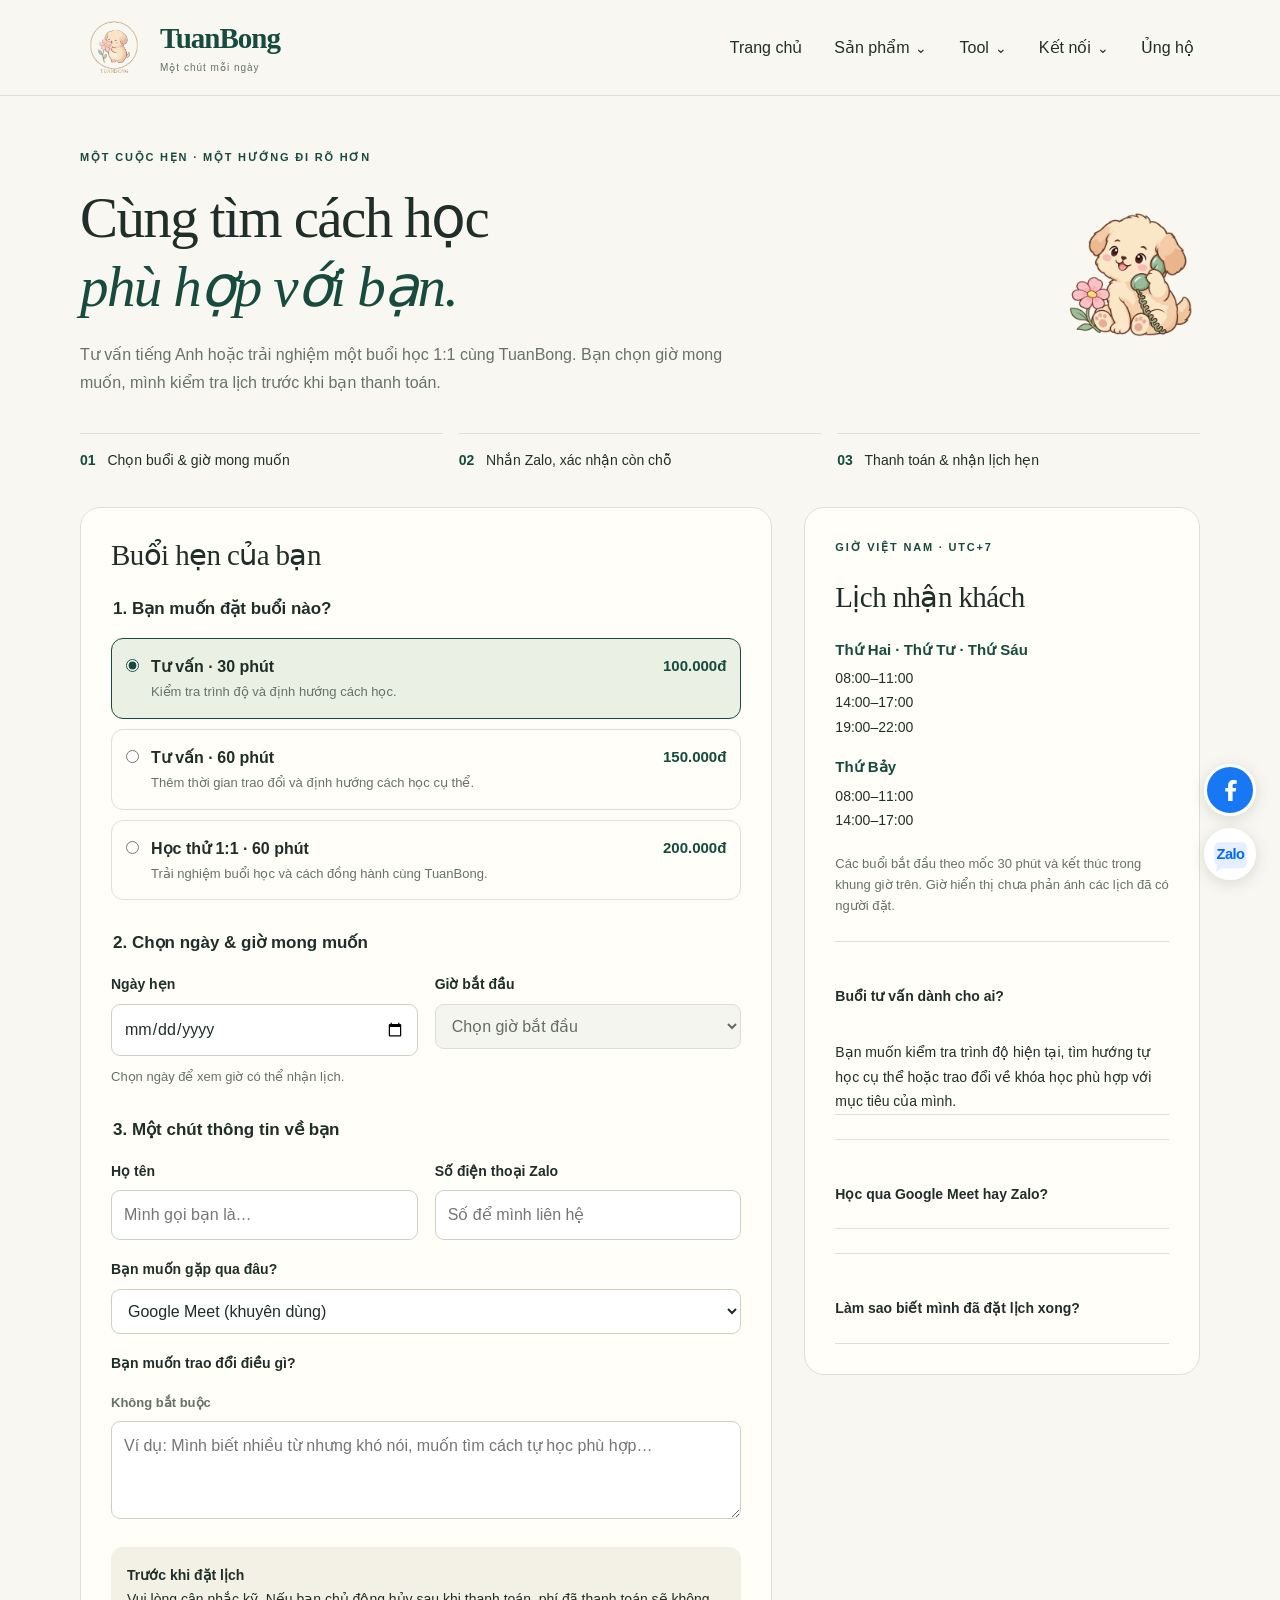
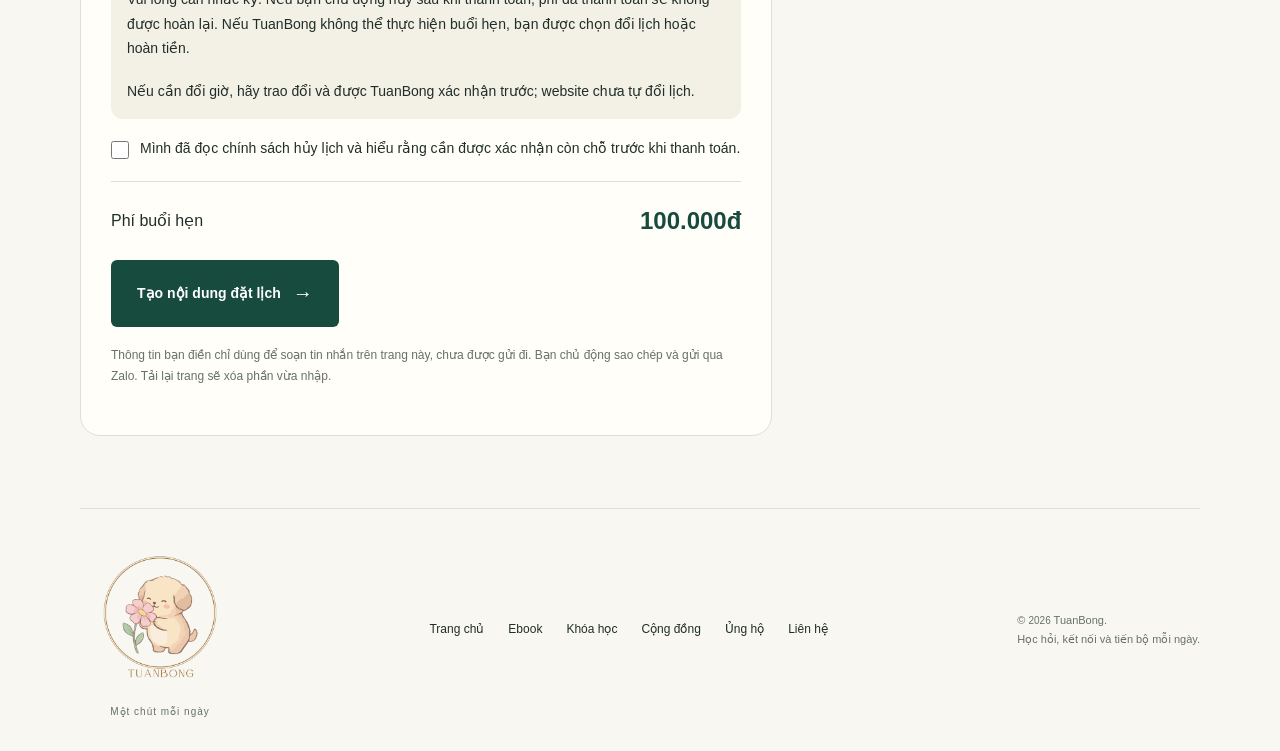
==== booking/index.html @ 903bfdb7 "Add consultation and trial booking with Zalo confirmation before bank payment" ====
<!doctype html>
<html lang="vi">
  <head>
    <meta charset="utf-8" />
    <meta name="viewport" content="width=device-width, initial-scale=1" />
    <meta
      name="description"
      content="Đặt lịch tư vấn tiếng Anh, kiểm tra trình độ, định hướng cách học hoặc học thử 1:1 cùng TuanBong. Xác nhận lịch qua Zalo trước khi thanh toán."
    />
    <meta name="theme-color" content="#174b3e" />
    <meta property="og:type" content="website" />
    <meta property="og:title" content="Đặt lịch tư vấn &amp; học thử | TuanBong" />
    <meta property="og:description" content="Tư vấn 30–60 phút hoặc học thử 1:1. Xác nhận lịch qua Zalo trước khi thanh toán." />
    <title>Đặt lịch tư vấn &amp; học thử | TuanBong</title>
    <link rel="icon" type="image/png" href="../assets/tuanbong-logo.png" />
    <link rel="stylesheet" href="../styles.css?v=20261027-contact-1" />
    <script src="../script.js?v=20261027-contact-1" defer></script>
  <link rel="stylesheet" href="./booking.css?v=20261027-1">
<script src="./booking.js?v=20261027-1" defer></script>
</head>
  <body data-page="booking">
    <a class="skip-link" href="#main">Đến nội dung chính</a>
    <header class="site-header">
      <div class="container nav">
        <a class="brand brand-lockup" href="../" aria-label="TuanBong — Trang chủ">
          <img class="brand-logo" src="../assets/tuanbong-logo.png" width="2000" height="2000" alt="" />
          <span class="brand-name">TuanBong<span>Một chút mỗi ngày</span></span>
        </a>
        <nav class="primary-nav" aria-label="Điều hướng chính">
          <a href="../">Trang chủ</a>
          <details class="nav-dropdown"><summary>Sản phẩm <span aria-hidden="true">⌄</span></summary><div class="nav-submenu"><a href="../ebook/">Ebook</a><a href="../courses/">Khóa học</a></div></details>
          <details class="nav-dropdown"><summary>Tool <span aria-hidden="true">⌄</span></summary><div class="nav-submenu"><a href="../speak-lab/">TuanBong Speak Lab</a><a href="../youtube/">TuanBong YouTube</a></div></details>
          <details class="nav-dropdown is-current"><summary>Kết nối <span aria-hidden="true">⌄</span></summary><div class="nav-submenu"><a href="../community/">Cộng đồng</a><a href="../contact/">Liên hệ</a><a href="../booking/" aria-current="page">Đặt lịch tư vấn / học thử</a></div></details>
          <a href="../donate/">Ủng hộ</a>
        </nav>
      </div>
    </header>
    <main id="main" class="bk-page">
<section class="container bk-hero" aria-labelledby="booking-title">
<div><p class="eyebrow">MỘT CUỘC HẸN · MỘT HƯỚNG ĐI RÕ HƠN</p><h1 id="booking-title">Cùng tìm cách học<br><em>phù hợp với bạn.</em></h1><p>Tư vấn tiếng Anh hoặc trải nghiệm một buổi học 1:1 cùng TuanBong. Bạn chọn giờ mong muốn, mình kiểm tra lịch trước khi bạn thanh toán.</p></div>
<img src="../assets/mascots/connecting.webp" width="360" height="360" alt="" aria-hidden="true">
</section>
<div class="container bk-flow" aria-label="Các bước đặt lịch"><div><b>01</b> Chọn buổi &amp; giờ mong muốn</div><div><b>02</b> Nhắn Zalo, xác nhận còn chỗ</div><div><b>03</b> Thanh toán &amp; nhận lịch hẹn</div></div>
<div class="container bk-layout">
<div>
<form id="booking-form" class="bk-card">
<h2>Buổi hẹn của bạn</h2>
<fieldset><legend>1. Bạn muốn đặt buổi nào?</legend>
<div class="bk-options">
<label class="bk-option"><input type="radio" name="service" value="consult30" checked><span><strong>Tư vấn · 30 phút</strong><small>Kiểm tra trình độ và định hướng cách học.</small></span><b>100.000đ</b></label>
<label class="bk-option"><input type="radio" name="service" value="consult60"><span><strong>Tư vấn · 60 phút</strong><small>Thêm thời gian trao đổi và định hướng cách học cụ thể.</small></span><b>150.000đ</b></label>
<label class="bk-option"><input type="radio" name="service" value="trial60"><span><strong>Học thử 1:1 · 60 phút</strong><small>Trải nghiệm buổi học và cách đồng hành cùng TuanBong.</small></span><b>200.000đ</b></label>
</div></fieldset>
<fieldset><legend>2. Chọn ngày &amp; giờ mong muốn</legend>
<div class="bk-fields"><label class="bk-field" for="booking-date">Ngày hẹn<input id="booking-date" name="date" type="date" required aria-describedby="time-note"></label><label class="bk-field" for="booking-time">Giờ bắt đầu<select id="booking-time" name="time" required disabled aria-describedby="time-note"><option value="">Chọn ngày trước nhé</option></select></label></div>
<p class="bk-note" id="time-note">Giờ Việt Nam (UTC+7). Lịch thực tế được xác nhận qua Zalo.</p>
</fieldset>
<fieldset><legend>3. Một chút thông tin về bạn</legend>
<div class="bk-fields">
<label class="bk-field" for="booking-name">Họ tên<input id="booking-name" name="fullname" autocomplete="name" maxlength="100" required placeholder="Mình gọi bạn là…"></label>
<label class="bk-field" for="booking-phone">Số điện thoại Zalo<input id="booking-phone" name="phone" type="tel" autocomplete="tel" inputmode="tel" maxlength="25" pattern="[+0-9() .-]{8,25}" required placeholder="Số để mình liên hệ"></label>
<label class="bk-field wide" for="booking-platform">Bạn muốn gặp qua đâu?<select id="booking-platform" name="platform"><option>Google Meet (khuyên dùng)</option><option>Zalo</option></select></label>
<label class="bk-field wide" for="booking-goal">Bạn muốn trao đổi điều gì? <span class="bk-note">Không bắt buộc</span><textarea id="booking-goal" name="goal" rows="3" maxlength="1500" placeholder="Ví dụ: Mình biết nhiều từ nhưng khó nói, muốn tìm cách tự học phù hợp…"></textarea></label>
</div></fieldset>
<div class="bk-policy"><strong>Trước khi đặt lịch</strong><p>Vui lòng cân nhắc kỹ. Nếu bạn chủ động hủy sau khi thanh toán, phí đã thanh toán sẽ không được hoàn lại. Nếu TuanBong không thể thực hiện buổi hẹn, bạn được chọn đổi lịch hoặc hoàn tiền.</p><p>Nếu cần đổi giờ, hãy trao đổi và được TuanBong xác nhận trước; website chưa tự đổi lịch.</p></div>
<label class="bk-check"><input type="checkbox" name="policy" required><span>Mình đã đọc chính sách hủy lịch và hiểu rằng cần được xác nhận còn chỗ trước khi thanh toán.</span></label>
<div class="bk-total"><span>Phí buổi hẹn</span><strong id="selected-price">100.000đ</strong></div>
<div class="bk-actions"><button class="button" id="booking-submit" type="submit" disabled>Tạo nội dung đặt lịch <span aria-hidden="true">→</span></button></div>
<p id="booking-error" class="bk-error" role="alert"></p>
<p class="bk-privacy">Thông tin bạn điền chỉ dùng để soạn tin nhắn trên trang này, chưa được gửi đi. Bạn chủ động sao chép và gửi qua Zalo. Tải lại trang sẽ xóa phần vừa nhập.</p>
<noscript><p>Bạn cần bật JavaScript để chọn lịch, hoặc nhắn Zalo <a href="https://zalo.me/0332441322">0332441322</a> để được hỗ trợ đặt lịch.</p></noscript>
</form>
<section class="bk-card bk-result" id="booking-result" hidden aria-labelledby="result-title">
<span class="bk-state">Nội dung đã soạn · Chưa gửi</span><h2 id="result-title" tabindex="-1">Gửi yêu cầu qua Zalo nhé</h2>
<p>Sao chép nội dung dưới đây, mở Zalo rồi dán và gửi cho TuanBong. Đây là yêu cầu đặt lịch, <strong>chưa giữ chỗ và chưa xác nhận buổi hẹn.</strong></p>
<label class="bk-field" for="request-text">Nội dung để gửi<textarea id="request-text" readonly spellcheck="false"></textarea></label>
<div class="bk-actions"><button class="button" type="button" id="copy-request">1. Sao chép nội dung</button><a class="button bk-secondary" href="https://zalo.me/0332441322" target="_blank" rel="noopener noreferrer">2. Mở Zalo ↗</a></div>
<p class="bk-status" id="request-copy-status" role="status" aria-live="polite"></p>
<p class="bk-note">Không mở được liên kết? Tìm số 0332441322 trong Zalo. Hãy giữ lại nội dung và mã tham chiếu để đối chiếu sau này.</p>
<label class="bk-check"><input type="checkbox" id="schedule-confirmed"><span><strong>TuanBong đã xác nhận còn chỗ qua Zalo</strong> cho đúng ngày, giờ và buổi học mình chọn. Mình muốn xem thông tin thanh toán.</span></label>
<div class="bk-payment" id="booking-payment" hidden>
<h3>Thanh toán để chốt buổi hẹn</h3><p class="bk-note" id="payment-slot"></p>
<p>Chỉ chuyển tiền sau khi bạn đã nhận được xác nhận còn chỗ qua Zalo. Ô tích ở trên là xác nhận của bạn, website không tự kiểm tra lịch hoặc giao dịch.</p>
<div class="bk-bank"><img src="../assets/mb-bank-qr.jpg" width="1080" height="2267" alt="QR chuyển khoản MB Bank, ALANG MINH TUAN, tài khoản 0332441322" loading="lazy"><dl>
<div><dt>Ngân hàng</dt><dd>MB Bank</dd></div><div><dt>Chủ tài khoản</dt><dd>ALANG MINH TUAN</dd></div><div><dt>Số tài khoản</dt><dd>0332441322</dd></div><div><dt>Số tiền cần chuyển</dt><dd id="payment-amount-booking"></dd></div><div><dt>Nội dung chuyển khoản</dt><dd><code id="payment-code-booking"></code></dd></div>
</dl></div>
<div class="bk-actions"><button type="button" id="copy-bank-account" class="button bk-secondary">Sao chép số tài khoản</button><button type="button" id="copy-payment-code" class="button bk-secondary">Sao chép mã chuyển khoản</button></div>
<p class="bk-status" id="payment-copy-status" role="status" aria-live="polite"></p>
<p class="bk-note">QR dùng chung tài khoản nhận tiền. Bạn cần nhập đúng số tiền và mã chuyển khoản đang hiển thị; kiểm tra lại thông tin người nhận trước khi xác nhận giao dịch.</p>
<p><strong>Sau khi chuyển khoản:</strong> gửi ảnh giao dịch cùng mã tham chiếu trong cuộc trò chuyện Zalo. TuanBong kiểm tra tiền vào, chốt lịch và gửi link Google Meet hoặc hướng dẫn gọi Zalo trước buổi hẹn.</p>
<a class="button" href="https://zalo.me/0332441322" target="_blank" rel="noopener noreferrer">Mở Zalo để gửi giao dịch ↗</a>
<p class="bk-note">Website không tự gửi yêu cầu, giữ chỗ, xác nhận thanh toán hay tạo link Google Meet.</p>
</div></section>
</div>
<aside class="bk-card" aria-labelledby="schedule-title"><p class="eyebrow">GIỜ VIỆT NAM · UTC+7</p><h2 id="schedule-title">Lịch nhận khách</h2><dl class="bk-schedule"><div><dt>Thứ Hai · Thứ Tư · Thứ Sáu</dt><dd>08:00–11:00<br>14:00–17:00<br>19:00–22:00</dd></div><div><dt>Thứ Bảy</dt><dd>08:00–11:00<br>14:00–17:00</dd></div></dl><p class="bk-note">Các buổi bắt đầu theo mốc 30 phút và kết thúc trong khung giờ trên. Giờ hiển thị chưa phản ánh các lịch đã có người đặt.</p>
<details class="bk-help" open><summary>Buổi tư vấn dành cho ai?</summary><p>Bạn muốn kiểm tra trình độ hiện tại, tìm hướng tự học cụ thể hoặc trao đổi về khóa học phù hợp với mục tiêu của mình.</p></details>
<details class="bk-help"><summary>Học qua Google Meet hay Zalo?</summary><p>Google Meet được ưu tiên khi cần chia sẻ màn hình hoặc cùng xem tài liệu. Zalo phù hợp nếu bạn muốn gọi trực tiếp qua ứng dụng quen thuộc. Link và cách tham gia được gửi qua Zalo sau khi chốt lịch.</p></details>
<details class="bk-help"><summary>Làm sao biết mình đã đặt lịch xong?</summary><p>Buổi hẹn chỉ được chốt khi TuanBong kiểm tra thanh toán và gửi xác nhận qua Zalo. Tạo nội dung trên trang hoặc tích ô xác nhận không tự đặt lịch.</p></details>
</aside>
</div></main>
    <footer class="container footer">
      <a class="brand footer-brand" href="../" aria-label="TuanBong — Trang chủ">
        <img class="footer-logo" src="../assets/tuanbong-logo.png" width="2000" height="2000" loading="lazy" alt="Logo TuanBong: chú chó ôm bông hoa và chữ TUANBONG" />
        <span>Một chút mỗi ngày</span>
      </a>
      <nav class="footer-links" aria-label="Điều hướng cuối trang">
        <a href="../">Trang chủ</a>
        <a href="../ebook/">Ebook</a>
        <a href="../courses/">Khóa học</a>
        <a href="../community/">Cộng đồng</a>
        <a href="../donate/">Ủng hộ</a>
        <a href="../contact/">Liên hệ</a>
      </nav>
      <p>© <span id="year">2026</span> TuanBong.<br />Học hỏi, kết nối và tiến bộ mỗi ngày.</p>
    </footer>
  </body>
</html>
---- styles.css ----
/* Đổi các màu chính tại đây để tùy chỉnh toàn bộ website. */
:root {
  --green: #174b3e;
  --green-dark: #123d33;
  --cream: #f9f7f1;
  --ink: #202e29;
  --muted: #66716a;
  --line: #dedfd5;
  --accent: #d8e7b4;
  --radius: 18px;
}
* {
  box-sizing: border-box;
}
html {
  scroll-behavior: smooth;
  scroll-padding-top: 100px;
}
body {
  margin: 0;
  background: var(--cream);
  color: var(--ink);
  font-family: Arial, Helvetica, sans-serif;
  font-size: 16px;
  line-height: 1.75;
}
a {
  color: inherit;
  text-decoration: none;
}
button {
  font: inherit;
  cursor: pointer;
}
img {
  max-width: 100%;
  display: block;
}
h1,
h2,
h3,
p {
  margin-top: 0;
}
h1,
h2,
h3 {
  line-height: 1.2;
}
h1,
h2 {
  font-family: Georgia, "Times New Roman", serif;
  font-weight: 400;
  letter-spacing: -1.6px;
}
h1 {
  font-size: clamp(42px, 5.2vw, 70px);
  margin-bottom: 25px;
}
h1 em {
  color: var(--green);
  font-weight: 400;
}
h2 {
  font-size: clamp(32px, 3.4vw, 46px);
  margin-bottom: 24px;
}
h3 {
  font-size: 21px;
  letter-spacing: -0.5px;
}
p {
  margin-bottom: 18px;
}
.container {
  width: min(1120px, calc(100% - 64px));
  margin-inline: auto;
}
.section {
  padding-block: 90px;
}
.eyebrow {
  font-size: 11px;
  letter-spacing: 1.8px;
  font-weight: 700;
  color: var(--green);
  margin-bottom: 23px;
}
.site-header {
  /* Giữ logo và menu luôn nhìn thấy khi cuộn trang. */
  position: sticky;
  top: 0;
  z-index: 100;
  border-bottom: 1px solid var(--line);
  background: var(--cream);
}
.nav {
  display: flex;
  align-items: center;
  justify-content: space-between;
  min-height: 95px;
  gap: 24px;
}
.brand {
  display: inline-flex;
  align-items: center;
  gap: 10px;
  font-size: 16px;
  font-weight: 700;
  letter-spacing: -0.5px;
}
.brand-icon {
  background: var(--green);
  color: var(--cream);
  height: 34px;
  width: 34px;
  border-radius: 50%;
  display: inline-flex;
  align-items: center;
  justify-content: center;
  font-family: Georgia, serif;
  font-size: 24px;
  padding-bottom: 3px;
}
.nav nav {
  display: flex;
  align-items: center;
  gap: 32px;
  font-size: 13px;
}
.nav nav > a:not(.button):hover,
.text-link:hover {
  text-decoration: underline;
  text-underline-offset: 5px;
}
.button {
  display: inline-flex;
  align-items: center;
  justify-content: center;
  gap: 26px;
  background: var(--green);
  color: white;
  padding: 15px 25px;
  border: 1px solid transparent;
  border-radius: 6px;
  font-size: 14px;
  font-weight: 700;
  transition:
    background 0.2s,
    transform 0.2s;
}
.button:hover {
  background: var(--green-dark);
  transform: translateY(-2px);
}
.button-small {
  padding: 10px 18px;
  gap: 18px;
}
.button span {
  font-size: 20px;
  font-weight: 400;
}
.hero {
  display: grid;
  grid-template-columns: 1.15fr 1fr;
  gap: 50px;
  align-items: center;
  padding-block: 65px 70px;
}
.dot {
  display: inline-block;
  width: 7px;
  height: 7px;
  background: var(--green);
  border-radius: 50%;
  margin-right: 6px;
}
.intro {
  max-width: 470px;
  color: var(--muted);
  font-size: 17px;
}
.intro strong {
  font-weight: 400;
  color: var(--ink);
}
.hero-actions {
  display: flex;
  align-items: center;
  gap: 28px;
  margin-top: 30px;
}
.text-link {
  font-size: 13px;
  font-weight: 700;
}
.hero-note {
  font-size: 11px;
  color: var(--muted);
  margin-top: 19px;
}
.hero-art {
  position: relative;
  min-height: 500px;
  background: #e9eddf;
  border-radius: 48% 48% 12px 12px;
  display: flex;
  align-items: center;
  justify-content: center;
  isolation: isolate;
  overflow: hidden;
}
.book-cover {
  width: 245px;
  height: auto;
  transform: rotate(-8deg);
  box-shadow: 13px 20px 24px #253b292f;
  border-radius: 3px;
  z-index: 1;
}
.book-halo {
  position: absolute;
  width: 335px;
  height: 335px;
  border: 1px solid #c9d2bc;
  border-radius: 50%;
  z-index: -1;
}
.art-label,
.art-bottom {
  position: absolute;
  font-size: 9px;
  letter-spacing: 2px;
  color: #52664b;
}
.art-label {
  top: 30px;
}
.art-bottom {
  bottom: 24px;
}
.art-sticker {
  position: absolute;
  z-index: 2;
  right: 15px;
  bottom: 91px;
  background: #f1d599;
  padding: 15px 18px;
  border-radius: 50%;
  font-size: 11px;
  line-height: 1.4;
  text-align: center;
  transform: rotate(10deg);
  box-shadow: 0 3px 8px #0000000a;
}
.art-sticker span {
  display: block;
  font-size: 25px;
  margin-bottom: 3px;
}
.details-strip {
  border-block: 1px solid var(--line);
}
.details {
  display: flex;
  justify-content: space-between;
  gap: 20px;
  padding-block: 22px;
  font-size: 13px;
}
.details b {
  font-size: 10px;
  color: var(--muted);
  margin-right: 15px;
  font-weight: 400;
}
.section-heading {
  margin-bottom: 35px;
}
.two-column {
  display: grid;
  grid-template-columns: 1fr 1fr;
  gap: 90px;
}
.large-copy {
  font-size: 24px;
  line-height: 1.55;
  max-width: 410px;
}
.two-column > div {
  color: var(--muted);
}
.sample-note {
  font-size: 12px;
  color: var(--muted);
  border-left: 2px solid #b5c1a5;
  padding-left: 12px;
}
.benefits {
  background: #edf0e7;
}
.card-grid {
  display: grid;
  grid-template-columns: repeat(3, 1fr);
  gap: 22px;
}
.benefit-card {
  background: var(--cream);
  padding: 30px;
  border: 1px solid #e1e5d9;
  border-radius: var(--radius);
}
.benefit-card p {
  font-size: 14px;
  color: var(--muted);
  margin-bottom: 0;
}
.card-icon {
  display: flex;
  width: 44px;
  height: 44px;
  background: #e8eddc;
  border-radius: 50%;
  align-items: center;
  justify-content: center;
  color: var(--green);
  font-size: 26px;
  margin-bottom: 35px;
}
.contents {
  display: grid;
  grid-template-columns: 1fr 1.2fr;
  gap: 95px;
}
.contents-intro > p:not(.eyebrow) {
  color: var(--muted);
  font-size: 15px;
}
.pill {
  display: inline-block;
  border: 1px solid var(--line);
  border-radius: 30px;
  padding: 5px 13px;
  font-size: 11px;
  margin-top: 14px;
}
details {
  border-bottom: 1px solid var(--line);
}
summary {
  cursor: pointer;
  list-style: none;
  padding: 22px 0;
  display: flex;
  gap: 20px;
  align-items: center;
  font-size: 16px;
  font-weight: 600;
}
summary::-webkit-details-marker {
  display: none;
}
.chapter-number {
  font-size: 11px;
  font-weight: 400;
  color: var(--muted);
}
.toggle {
  margin-left: auto;
  font-size: 21px;
  font-weight: 400;
}
.toggle:before {
  content: "+";
}
details[open] .toggle:before {
  content: "−";
}
.chapter-list details p {
  padding-left: 35px;
  font-size: 14px;
  color: var(--muted);
  padding-right: 20px;
}
.author-section {
  background: #eeeade;
  padding-block: 70px;
}
.author-layout {
  display: grid;
  grid-template-columns: 1fr 1fr;
  gap: 90px;
  align-items: center;
}
.author-layout > div > p:not(.eyebrow) {
  font-size: 15px;
  color: var(--muted);
}
.author-art {
  position: relative;
  min-height: 360px;
  display: grid;
  place-items: center;
}
.paper {
  background: #fffdf5;
  padding: 30px 35px;
  transform: rotate(-5deg);
  box-shadow: 0 12px 30px #4e4e2b14;
  position: relative;
  z-index: 1;
}
.paper > span:first-child {
  font-size: 9px;
  letter-spacing: 1.5px;
  text-transform: uppercase;
  color: var(--muted);
}
.paper p {
  font-family: Georgia, serif;
  font-style: italic;
  font-size: 25px;
  line-height: 1.6;
  margin-block: 23px;
}
.paper-sign {
  font-size: 11px;
  color: var(--green);
}
.author-sun {
  position: absolute;
  top: 0;
  left: 15px;
  color: #b8be94;
  font-size: 100px;
  line-height: 1;
}
.leaf {
  position: absolute;
  right: 20px;
  bottom: 0;
  font-size: 150px;
  color: var(--green);
  transform: rotate(-25deg);
  z-index: 2;
  line-height: 1;
}
.purchase-panel {
  background: var(--green);
  color: var(--cream);
  border-radius: var(--radius);
  padding: 55px 60px;
  display: grid;
  grid-template-columns: 1.5fr 1fr;
  gap: 55px;
  align-items: center;
}
.purchase-panel .eyebrow {
  color: var(--accent);
}
.purchase-panel h2 {
  margin-bottom: 16px;
}
.purchase-panel p {
  color: #d0dacf;
}
.purchase-features {
  list-style: none;
  padding: 0;
  font-size: 13px;
  margin: 24px 0 0;
}
.purchase-features li {
  padding-block: 4px;
}
.purchase-features li:before {
  content: "✓";
  color: var(--accent);
  margin-right: 10px;
}
.purchase-action {
  text-align: center;
  border-left: 1px solid #ffffff30;
  padding-left: 55px;
}
.price-label {
  font-size: 10px;
  letter-spacing: 2px;
  color: #c4d2c5;
}
.purchase-action .price {
  font-family: Georgia, serif;
  font-size: 48px;
  color: white;
  line-height: 1.2;
  margin-block: 14px 25px;
}
.price span {
  font-size: 25px;
  margin-left: 4px;
}
.button-light {
  background: var(--accent);
  color: var(--green);
  width: 100%;
}
.button-light:hover {
  background: #e5efcc;
}
.purchase-action .purchase-note {
  font-size: 11px;
  line-height: 1.7;
  margin: 15px 0 0;
}
.faq {
  max-width: 760px;
  padding-bottom: 90px;
}
.faq h2 {
  margin-bottom: 30px;
}
.faq summary {
  justify-content: space-between;
}
.faq summary:after {
  content: "+";
  font-size: 22px;
  font-weight: 400;
}
.faq details[open] summary:after {
  content: "−";
}
.faq details p {
  font-size: 14px;
  color: var(--muted);
  padding-right: 25px;
}
.footer {
  display: flex;
  justify-content: space-between;
  align-items: center;
  gap: 25px;
  border-top: 1px solid var(--line);
  padding-block: 30px;
}
.footer p {
  font-size: 11px;
  color: var(--muted);
  margin: 0;
}
.footer p span {
  font-size: 10px;
}
.skip-link {
  position: fixed;
  top: -100px;
  left: 15px;
  background: var(--green);
  color: white;
  padding: 10px;
  z-index: 10;
}
.skip-link:focus {
  top: 10px;
}
:focus-visible {
  outline: 3px solid #bd8831;
  outline-offset: 5px;
}
@media (min-width: 1500px) {
  .hero {
    padding-block: 85px;
  }
  .hero-art {
    min-height: 540px;
  }
}
@media (max-width: 850px) {
  .container {
    width: calc(100% - 40px);
  }
  .hero {
    gap: 25px;
    grid-template-columns: 1.1fr 1fr;
  }
  .hero-art {
    min-height: 410px;
  }
  .book-cover {
    width: 205px;
  }
  .art-label {
    font-size: 7px;
  }
  .art-sticker {
    right: 5px;
    bottom: 55px;
    padding: 12px;
  }
  .art-bottom {
    font-size: 7px;
  }
  .hero-actions {
    gap: 15px;
  }
  .two-column,
  .contents,
  .author-layout {
    gap: 35px;
  }
  .benefit-card {
    padding: 22px;
  }
  .purchase-panel {
    padding: 35px;
    gap: 25px;
  }
  .purchase-action {
    padding-left: 25px;
  }
  .nav nav {
    gap: 20px;
  }
  .footer {
    flex-wrap: wrap;
  }
  .section {
    padding-block: 65px;
  }
}
@media (max-width: 600px) {
  /* Menu hai hàng trên điện thoại không che các điểm đến trong trang. */
  html {
    scroll-padding-top: 165px;
  }
  .nav {
    min-height: 80px;
    gap: 10px;
  }
  .brand {
    font-size: 13px;
    gap: 7px;
  }
  .brand-icon {
    width: 29px;
    height: 29px;
    font-size: 21px;
  }
  .button-small {
    padding: 8px 12px;
    font-size: 12px;
    gap: 9px;
  }
  .hero {
    grid-template-columns: 1fr;
    padding-block: 40px;
    gap: 30px;
  }
  .hero-copy .eyebrow {
    font-size: 9px;
    letter-spacing: 1.2px;
  }
  h1 {
    font-size: 45px;
  }
  .intro {
    font-size: 16px;
  }
  .hero-note {
    font-size: 10px;
  }
  .hero-art {
    min-height: 425px;
    max-width: 400px;
    width: 100%;
    margin: auto;
  }
  .book-cover {
    width: 225px;
  }
  .art-label {
    font-size: 8px;
  }
  .art-bottom {
    font-size: 8px;
  }
  .art-sticker {
    right: 15px;
    bottom: 65px;
  }
  .details {
    flex-direction: column;
    gap: 8px;
    padding-block: 18px;
  }
  .details b {
    margin-right: 10px;
  }
  .section {
    padding-block: 52px;
  }
  .two-column,
  .contents,
  .author-layout,
  .card-grid,
  .purchase-panel {
    grid-template-columns: 1fr;
    gap: 24px;
  }
  .section-heading {
    margin-bottom: 25px;
  }
  .large-copy {
    font-size: 22px;
  }
  .card-icon {
    margin-bottom: 20px;
  }
  .benefit-card {
    padding: 25px;
  }
  .contents-intro {
    min-width: 0;
  }
  .author-section {
    padding-block: 40px;
  }
  .author-art {
    min-height: 330px;
  }
  .author-layout {
    gap: 40px;
  }
  .purchase-panel {
    padding: 30px 24px;
  }
  .purchase-action {
    border-left: 0;
    border-top: 1px solid #ffffff30;
    padding: 25px 0 0;
  }
  .purchase-panel h2 {
    font-size: 33px;
  }
  .purchase-features {
    font-size: 12px;
  }
  .faq {
    padding-bottom: 55px;
  }
  .faq summary {
    font-size: 15px;
  }
  .footer {
    flex-direction: column;
    align-items: flex-start;
    gap: 16px;
    padding-block: 25px;
  }
  .footer .text-link {
    font-size: 12px;
  }
  summary {
    gap: 14px;
  }
}
@media (prefers-reduced-motion: reduce) {
  html {
    scroll-behavior: auto;
  }
  *,
  *::before,
  *::after {
    transition: none !important;
  }
}

/* Mũi tên SVG hiển thị rõ nét trên mọi thiết bị. */
.arrow-icon {
  width: 20px;
  height: 20px;
  flex-shrink: 0;
}

/* Thanh toán thủ công: giữ ảnh nguyên tỉ lệ, không cắt mã QR. */
[hidden] {
  display: none !important;
}
.payment-section {
  padding-bottom: 90px;
}
.payment-layout {
  display: grid;
  grid-template-columns: minmax(0, 0.9fr) minmax(0, 1.1fr);
  gap: 48px;
  align-items: start;
}
.payment-card {
  background: #edf0e7;
  border: 1px solid var(--line);
  border-radius: var(--radius);
  padding: 26px;
}
.payment-card h3 {
  margin-bottom: 22px;
}
.qr-frame {
  background: white;
  border-radius: 10px;
  padding: 14px;
  text-align: center;
}
.qr-frame img {
  width: 100%;
  max-width: 380px;
  height: auto;
  margin-inline: auto;
}
.qr-frame p {
  margin: 0;
  padding: 16px 8px;
  font-size: 14px;
  color: var(--muted);
}
.bank-details {
  margin: 24px 0 0;
  font-size: 14px;
}
.bank-details div {
  display: flex;
  flex-wrap: wrap;
  justify-content: space-between;
  gap: 4px 14px;
  padding-block: 10px;
  border-bottom: 1px solid var(--line);
}
.bank-details dt {
  color: var(--muted);
}
.bank-details dd {
  margin: 0;
  font-weight: 700;
  overflow-wrap: anywhere;
}
.payment-amount {
  color: var(--green);
}
.payment-steps {
  padding-left: 25px;
  margin: 0 0 28px;
}
.payment-steps li {
  padding-left: 8px;
  margin-bottom: 26px;
}
.payment-steps li::marker {
  color: var(--green);
  font-weight: 700;
}
.payment-steps h3 {
  font-size: 20px;
  margin-bottom: 12px;
}
.payment-steps p {
  color: var(--muted);
  font-size: 15px;
}
.payment-steps strong {
  color: var(--ink);
}
.order-form-link {
  width: 100%;
  text-align: center;
}
#form-note {
  margin-top: 18px;
}
.transfer-reference {
  padding: 18px;
  border: 1px solid var(--line);
  border-radius: 10px;
}
.transfer-reference h4 {
  margin: 0 0 12px;
  font-size: 16px;
}
.reference-copy {
  display: flex;
  align-items: center;
  flex-wrap: wrap;
  gap: 12px;
  margin-bottom: 14px;
}
.reference-copy code {
  font-size: 19px;
  color: var(--green);
  user-select: all;
}
.reference-copy .button {
  padding: 10px 16px;
}
.transfer-reference p:last-child {
  margin-bottom: 0;
}
#copy-status:empty {
  display: none;
}
@media (max-width: 700px) {
  .payment-layout {
    grid-template-columns: minmax(0, 1fr);
    gap: 30px;
  }
  .payment-section {
    padding-bottom: 52px;
  }
  .payment-card {
    padding: 20px;
  }
  .order-form-link {
    padding-inline: 16px;
  }
}

/* Thương hiệu và điều hướng dùng chung cho bốn trang. */
.brand-name {
  display: flex;
  flex-direction: column;
  align-items: flex-start;
  gap: 0;
  font-family: Georgia, "Times New Roman", serif;
  font-size: 29px;
  line-height: 1.15;
  color: var(--green);
  letter-spacing: -1px;
}
.brand-name span {
  margin-top: 7px;
  font-family: Arial, Helvetica, sans-serif;
  font-weight: 400;
  font-size: 10px;
  letter-spacing: 1px;
  color: var(--muted);
}
.primary-nav a {
  display: block;
  padding: 12px 4px;
  border-bottom: 2px solid transparent;
  white-space: nowrap;
}
.primary-nav a[aria-current="page"] {
  color: var(--green);
  font-weight: 700;
  border-bottom-color: var(--green);
}
.footer-links {
  display: flex;
  flex-wrap: wrap;
  gap: 12px 24px;
  font-size: 12px;
}
.footer-links a:hover {
  text-decoration: underline;
  text-underline-offset: 4px;
}
.home-hero {
  width: min(1280px, calc(100% - 64px));
  grid-template-columns: minmax(0, 1fr) minmax(0, 1fr);
  gap: 32px;
}
.home-hero h1 {
  font-size: clamp(38px, 4.5vw, 61px);
}
.home-note {
  background: #e9eddf;
  border-radius: 48% 48% 12px 12px;
  padding: 80px 35px 45px;
  text-align: center;
}
.home-note blockquote {
  margin: 25px 0 30px;
  font:
    36px/1.35 Georgia,
    "Times New Roman",
    serif;
  color: var(--green);
  letter-spacing: -1px;
}
.note-signature {
  font-family: Georgia, "Times New Roman", serif;
  font-size: 22px;
  color: var(--green);
}
.pathway-card {
  display: flex;
  flex-direction: column;
}
.pathway-card > .text-link {
  margin-top: auto;
  padding-top: 24px;
  color: var(--green);
}
.story-section {
  background: #eeeade;
}
.story-layout {
  max-width: 820px;
  margin-top: 45px;
}
.story-block {
  border-top: 1px solid #d7d6c8;
  padding-top: 25px;
  margin-top: 30px;
}
.story-block h3 {
  color: var(--green);
  font-family: Georgia, "Times New Roman", serif;
  font-size: 27px;
  font-weight: 400;
}
.story-block p {
  color: #4f5c53;
  font-size: 17px;
  max-width: 720px;
}
.gentle-callout {
  display: flex;
  justify-content: space-between;
  align-items: center;
  gap: 32px;
  border: 1px solid var(--line);
  border-radius: var(--radius);
  padding: 40px;
}
.gentle-callout > div {
  max-width: 650px;
}
.gentle-callout p:last-child {
  margin-bottom: 0;
  color: var(--muted);
}
.gentle-callout > a {
  flex-shrink: 0;
}
.page-intro {
  padding-block: 75px 55px;
}
.page-intro h1 {
  font-size: clamp(42px, 5vw, 64px);
}
.page-intro .intro {
  max-width: 700px;
}
.course-options,
.community-channels {
  display: grid;
  grid-template-columns: minmax(0, 1fr) minmax(0, 1fr);
  gap: 28px;
}
.course-card {
  background: #edf0e7;
  padding: 36px;
  border: 1px solid var(--line);
  border-radius: var(--radius);
}
.course-card h2,
.community-channels h2 {
  font-size: 34px;
}
.course-card p:not(.eyebrow):not(.large-copy) {
  color: #4f5c53;
}
.course-card h3 {
  margin-top: 30px;
}
.community-channels .benefit-card {
  background: #edf0e7;
  padding: 36px;
}
.community-channels .channel-note {
  margin-top: 18px;
  font-size: 12px;
}
@media (max-width: 850px) {
  .home-hero {
    width: calc(100% - 40px);
    gap: 25px;
  }
  .home-note {
    padding: 65px 20px 35px;
  }
  .home-note blockquote {
    font-size: 30px;
  }
  .gentle-callout {
    flex-direction: column;
    align-items: flex-start;
  }
  .course-card {
    padding: 26px;
  }
}
@media (max-width: 600px) {
  .nav {
    flex-wrap: wrap;
    gap: 18px;
    padding-top: 22px;
  }
  .brand-name {
    font-size: 27px;
  }
  .nav .primary-nav {
    width: 100%;
    display: grid;
    grid-template-columns: repeat(5, minmax(0, 1fr));
    gap: 0;
  }
  .primary-nav a {
    text-align: center;
    font-size: 12px;
    padding-block: 12px;
  }
  .home-hero,
  .course-options,
  .community-channels {
    grid-template-columns: minmax(0, 1fr);
  }
  .home-hero h1 {
    font-size: clamp(33px, 8.5vw, 48px);
  }
  .hero-actions {
    flex-wrap: wrap;
  }
  .home-note {
    padding: 60px 25px 35px;
  }
  .home-note blockquote {
    font-size: 34px;
  }
  .page-intro {
    padding-block: 45px 30px;
  }
  .page-intro h1 {
    font-size: 41px;
  }
  .course-card,
  .community-channels .benefit-card {
    padding: 25px;
  }
  .gentle-callout {
    padding: 26px;
  }
  .story-block p {
    font-size: 16px;
  }
}

/* Logo gốc có nền trong suốt; giữ trọn hình và tỉ lệ trên nền kem. */
.brand-lockup {
  gap: 12px;
  flex-shrink: 0;
}
.brand-logo {
  width: 68px;
  height: 68px;
  object-fit: contain;
  flex-shrink: 0;
}
.footer-brand {
  flex-direction: column;
  align-items: center;
  gap: 4px;
}
.footer-logo {
  width: 160px;
  height: 160px;
  object-fit: contain;
}
.footer-brand > span {
  font-size: 10px;
  font-weight: 400;
  letter-spacing: 1px;
  color: var(--muted);
}
.illustration {
  margin: 0;
  min-width: 0;
}
.illustration img {
  width: 100%;
  height: auto;
  border-radius: var(--radius);
}
.illustration figcaption {
  color: var(--muted);
  font-size: 12px;
  line-height: 1.6;
  margin-top: 12px;
}
.home-illustration {
  padding: 0;
  border: 0;
  border-radius: var(--radius);
  background: transparent;
}
.home-illustration figcaption {
  text-align: center;
  padding-inline: 5px;
}
.reading-illustration {
  margin-top: 28px;
}
.course-illustration {
  margin-block: 26px;
}
.course-illustration figcaption {
  color: var(--green);
  font-weight: 600;
}
.community-intro {
  display: grid;
  grid-template-columns: minmax(0, 1.2fr) minmax(0, 1fr);
  align-items: center;
  gap: 48px;
}
.community-intro h1 {
  font-size: clamp(40px, 4.6vw, 60px);
}
.community-illustration figcaption {
  text-align: center;
}
@media (max-width: 850px) {
  .community-intro {
    gap: 24px;
  }
  .brand-logo {
    width: 60px;
    height: 60px;
  }
}
@media (max-width: 600px) {
  .brand-lockup {
    gap: 9px;
  }
  .brand-logo {
    width: 58px;
    height: 58px;
  }
  .community-intro {
    grid-template-columns: minmax(0, 1fr);
    gap: 28px;
  }
  .footer-brand {
    align-self: center;
  }
}

/* Khung đọc thử chỉ dùng trên trang Ebook. */
.ebook-sample > .eyebrow {
  text-transform: uppercase;
}
.sample-page {
  max-width: 820px;
  margin: 36px auto 0;
  padding: 48px 56px;
  background: #fffaf0;
  border: 1px solid #ded8c6;
  border-left: 5px solid #c6d2b4;
  border-radius: 6px 18px 18px 6px;
  box-shadow: 0 8px 24px #174b3e08;
  color: var(--green-dark);
}
.sample-page h3 {
  font-family: Georgia, "Times New Roman", serif;
  font-size: clamp(25px, 3vw, 32px);
  font-weight: 400;
  line-height: 1.4;
  margin-bottom: 30px;
}
.sample-page > p {
  font-size: 17px;
  line-height: 1.9;
  margin-bottom: 24px;
}
.sample-expressions {
  display: flex;
  flex-wrap: wrap;
  gap: 12px 24px;
  margin-bottom: 24px;
}
.sample-expressions p {
  margin: 0;
  padding: 12px 22px;
  border-radius: 8px;
  background: #e9eedf;
  font-family: Georgia, "Times New Roman", serif;
  font-size: 23px;
}
.sample-page .sample-question {
  padding-top: 8px;
}
.sample-page .sample-disclaimer {
  margin: 32px 0 0;
  padding-top: 22px;
  border-top: 1px solid #ded8c6;
  color: var(--muted);
  font-size: 14px;
  line-height: 1.8;
}
@media (max-width: 600px) {
  .sample-page {
    margin-top: 26px;
    padding: 28px 22px;
  }
  .sample-page > p {
    font-size: 16px;
  }
  .sample-expressions p {
    padding: 10px 16px;
    font-size: 21px;
  }
}

/* Nội dung câu chuyện và bốn nguyên tắc chỉ có trên Trang chủ. */
.personal-story .story-layout {
  max-width: 760px;
  margin-top: 32px;
}
.personal-story .story-block:first-child {
  border-top: 0;
  padding-top: 0;
  margin-top: 0;
}
.personal-story strong {
  color: var(--green);
}
.method-intro {
  max-width: 760px;
  margin-bottom: 36px;
}
.method-intro > p:last-child {
  color: #4f5c53;
  font-size: 17px;
}
.principle-grid {
  display: grid;
  grid-template-columns: repeat(2, minmax(0, 1fr));
  gap: 24px;
}
.principle-card {
  display: flex;
  flex-direction: column;
  padding: 32px;
  border: 1px solid var(--line);
  border-radius: var(--radius);
  background: #f1f3e9;
}
.principle-listening {
  background: #e5ecdc;
  border-color: #c8d3ba;
}
.principle-number {
  display: inline-flex;
  align-items: center;
  justify-content: center;
  width: 40px;
  height: 40px;
  margin-bottom: 24px;
  border-radius: 50%;
  background: #dde5d2;
  color: var(--green);
  font-size: 12px;
  font-weight: 700;
}
.principle-listening .principle-number {
  background: #d1dec3;
}
.principle-card h3 {
  font-size: 22px;
  line-height: 1.4;
  color: var(--green);
  margin-bottom: 20px;
}
.principle-card p {
  font-size: 16px;
  color: #4f5c53;
}
.principle-card .principle-takeaway {
  margin-top: auto;
  margin-bottom: 0;
  padding-top: 20px;
  border-top: 1px solid #d1dac6;
  color: var(--green);
}
.method-closing {
  max-width: 720px;
  margin: 36px auto 0;
  text-align: center;
  font-family: Georgia, "Times New Roman", serif;
  font-size: 22px;
  color: var(--green);
}
@media (max-width: 700px) {
  .principle-grid {
    grid-template-columns: minmax(0, 1fr);
  }
  .principle-card {
    padding: 25px;
  }
  .method-intro > p:last-child {
    font-size: 16px;
  }
  .method-closing {
    font-size: 20px;
  }
}

/* Hai lựa chọn xác nhận sau chuyển khoản, chỉ dùng trên trang Ebook. */
.payment-confirmation {
  margin-top: 32px;
}
.payment-confirmation > h3 {
  font-family: Georgia, "Times New Roman", serif;
  font-size: 28px;
  font-weight: 400;
  line-height: 1.35;
  color: var(--green);
}
.payment-confirmation > p,
.confirmation-option > p {
  font-size: 15px;
  color: var(--muted);
}
.confirmation-options {
  display: grid;
  gap: 18px;
  margin-top: 24px;
}
.confirmation-option {
  padding: 24px;
  border: 1px solid var(--line);
  border-radius: 12px;
  background: #f1f3e9;
  min-width: 0;
}
.confirmation-option h4 {
  margin: 0 0 14px;
  color: var(--green);
  font-size: 17px;
  line-height: 1.5;
}
.confirmation-option .button {
  width: 100%;
  text-align: center;
}
.zalo-phone {
  display: block;
  color: var(--green);
  font-size: 22px;
  letter-spacing: 1px;
  margin-top: 8px;
}
.confirmation-option > .sample-note {
  margin: 16px 0 0;
  font-size: 12px;
}
.confirmation-manual-note {
  margin: 22px 0 0;
}
@media (max-width: 600px) {
  .confirmation-option {
    padding: 20px;
  }
  .confirmation-option .button {
    padding-inline: 14px;
  }
}

/* Trang ủng hộ riêng /donate/: đồng bộ phong cách kem - xanh của TuanBong. */
.donate-page {
  padding-bottom: 34px;
}
.donate-hero {
  max-width: 920px;
  padding-block: 78px 50px;
  text-align: center;
}
.donate-coffee {
  display: inline-flex;
  align-items: center;
  justify-content: center;
  width: 76px;
  height: 76px;
  margin-bottom: 27px;
  background: #e7eddf;
  border: 1px solid #d5dfcb;
  border-radius: 50%;
  font-size: 38px;
}
.donate-hero .eyebrow {
  margin-bottom: 17px;
}
.donate-hero h1 {
  font-size: clamp(36px, 4.3vw, 57px);
  line-height: 1.23;
  letter-spacing: -1.7px;
  margin-bottom: 25px;
}
.donate-hero h1 em {
  color: var(--green);
}
.donate-intro {
  max-width: 740px;
  margin: 0 auto;
  color: var(--muted);
  font-size: 17px;
  line-height: 1.85;
}
.donate-card {
  display: grid;
  grid-template-columns: minmax(0, 0.91fr) minmax(0, 1.09fr);
  gap: 50px;
  align-items: center;
  padding: 48px;
  border: 1px solid #dbe2d5;
  border-radius: 24px;
  background: #f0f3e9;
}
.donate-qr-side {
  min-width: 0;
  text-align: center;
}
.donate-qr-side .eyebrow {
  margin-bottom: 24px;
}
.donate-qr-frame {
  width: min(100%, 370px);
  aspect-ratio: 1;
  overflow: hidden;
  margin: 0 auto;
  background: #dceefa;
  border: 10px solid white;
  border-radius: 20px;
  box-shadow: 0 14px 36px #143b2920;
}
.donate-qr-frame img {
  width: 100%;
  height: 100%;
  max-width: none;
  object-fit: cover;
  /* QR nằm ở nửa trên ảnh gốc chụp từ ứng dụng ngân hàng. */
  object-position: center 35%;
}
.donate-qr-caption {
  max-width: 400px;
  margin: 23px auto 0;
  color: var(--muted);
  font-size: 13px;
  line-height: 1.8;
}
.donate-qr-error {
  margin-top: 16px;
  color: #a23a2c;
  font-size: 13px;
}
.donate-bank-side {
  min-width: 0;
}
.donate-bank-pill {
  display: inline-flex;
  align-items: center;
  gap: 9px;
  padding: 6px 13px;
  margin-bottom: 22px;
  background: #dce9d9;
  border-radius: 40px;
  color: var(--green);
  font-size: 12px;
  font-weight: 700;
}
.donate-bank-dot {
  display: inline-block;
  width: 8px;
  height: 8px;
  border-radius: 50%;
  background: #318b66;
}
.donate-bank-side h2 {
  margin-bottom: 19px;
  font-size: clamp(30px, 3vw, 41px);
}
.donate-bank-lead {
  font-size: 15px;
  color: #516157;
  line-height: 1.8;
  margin-bottom: 25px;
}
.donate-bank-list {
  margin: 0;
  overflow: hidden;
  border: 1px solid #d8e0d2;
  border-radius: 14px;
  background: #fffdf8;
}
.donate-bank-list > div {
  display: flex;
  align-items: baseline;
  justify-content: space-between;
  flex-wrap: wrap;
  gap: 5px 15px;
  padding: 13px 19px;
}
.donate-bank-list > div + div {
  border-top: 1px solid #e3e8dd;
}
.donate-bank-list dt {
  font-size: 13px;
  color: var(--muted);
}
.donate-bank-list dd {
  margin: 0;
  color: var(--green-dark);
  font-size: 15px;
  font-weight: 700;
  overflow-wrap: anywhere;
}
.donate-bank-list .donate-account-number {
  font-size: 20px;
  letter-spacing: 0.5px;
  user-select: all;
}
.donate-actions {
  display: flex;
  flex-wrap: wrap;
  align-items: center;
  gap: 12px;
  margin-top: 22px;
}
.donate-copy-button {
  gap: 13px;
}
.donate-secondary-button {
  min-height: 50px;
  padding: 10px 13px;
  background: transparent;
  border: 1px solid #a8b8a4;
  border-radius: 6px;
  color: var(--green);
  font-size: 13px;
  font-weight: 700;
}
.donate-secondary-button:hover {
  background: #e0e8dc;
}
.donate-copy-status {
  min-height: 24px;
  margin: 8px 0 0;
  color: var(--green);
  font-size: 13px;
  line-height: 1.5;
}
.donate-safety {
  margin-top: 20px;
  padding: 16px 18px;
  border-left: 3px solid #8aab84;
  background: #e8eee1;
  border-radius: 0 9px 9px 0;
}
.donate-safety strong {
  display: block;
  margin-bottom: 5px;
  color: var(--green);
  font-size: 14px;
}
.donate-safety p {
  margin: 0;
  font-size: 12px;
  color: #526457;
  line-height: 1.8;
}
.donate-outro {
  max-width: 800px;
  padding-block: 76px 45px;
  text-align: center;
}
.donate-outro p {
  margin-bottom: 20px;
  color: #526458;
  font: italic 23px/1.7 Georgia, "Times New Roman", serif;
}
.donate-outro a {
  color: var(--green);
}
@media (max-width: 800px) {
  .donate-card {
    gap: 26px;
    padding: 30px;
  }
  .donate-qr-frame {
    width: min(100%, 340px);
  }
}
@media (max-width: 700px) {
  .donate-hero {
    padding-block: 50px 35px;
  }
  .donate-coffee {
    width: 64px;
    height: 64px;
    font-size: 32px;
    margin-bottom: 22px;
  }
  .donate-hero h1 {
    font-size: clamp(34px, 8vw, 44px);
  }
  .donate-intro {
    font-size: 15px;
  }
  .donate-card {
    grid-template-columns: minmax(0, 1fr);
    padding: 23px;
    gap: 34px;
  }
  .donate-bank-side h2 {
    font-size: 32px;
  }
  .donate-outro {
    padding-block: 54px 30px;
  }
  .donate-outro p {
    font-size: 20px;
  }
}
@media (max-width: 400px) {
  .donate-card {
    padding: 16px;
  }
  .donate-bank-list > div {
    padding: 12px;
  }
  .donate-copy-button,
  .donate-secondary-button {
    width: 100%;
  }
}

/* Menu có 5 mục: chuyển sang 2 hàng trên màn hình hẹp, không tràn ngang. */
@media (max-width: 700px) {
  html {
    scroll-padding-top: 165px;
  }
  .nav {
    flex-wrap: wrap;
    gap: 12px;
    padding-block: 12px 0;
  }
  .nav .primary-nav {
    display: grid;
    width: 100%;
    grid-template-columns: repeat(5, minmax(0, 1fr));
    gap: 0;
  }
  .primary-nav a {
    padding: 11px 1px;
    text-align: center;
    font-size: clamp(10px, 1.85vw, 12px);
    white-space: nowrap;
  }
}

/* Liên hệ: dùng chung màu sắc, kiểu chữ và thanh menu TuanBong. */
.contact-hero {
  max-width: 980px;
  padding-block: 88px 65px;
  text-align: center;
}
.contact-hero h1 {
  font-size: clamp(38px, 4.5vw, 60px);
  line-height: 1.25;
  margin-bottom: 26px;
}
.contact-lead {
  max-width: 710px;
  margin: 0 auto;
  color: var(--muted);
  font-size: 17px;
  line-height: 1.9;
}
.contact-section {
  padding: 44px;
  border: 1px solid #dce3d6;
  border-radius: 24px;
  background: #eff2e9;
}
.contact-section-head {
  display: flex;
  align-items: end;
  justify-content: space-between;
  gap: 30px;
  margin-bottom: 35px;
}
.contact-section-head .eyebrow {
  margin-bottom: 13px;
}
.contact-section-head h2 {
  margin-bottom: 0;
}
.contact-section-head > p {
  max-width: 380px;
  margin-bottom: 0;
  color: var(--muted);
  font-size: 14px;
  line-height: 1.75;
}
.contact-grid {
  display: grid;
  grid-template-columns: repeat(3, minmax(0, 1fr));
  gap: 18px;
}
.contact-card {
  display: flex;
  flex-direction: column;
  min-width: 0;
  padding: 27px 24px;
  border: 1px solid #dce4d8;
  border-radius: 18px;
  background: #fffdf8;
  transition: border-color .2s, transform .2s, box-shadow .2s;
}
.contact-card:not(.contact-card-pending):hover {
  transform: translateY(-3px);
  border-color: #a8c2ac;
  box-shadow: 0 12px 25px #2449330d;
}
.contact-channel-icon {
  display: flex;
  align-items: center;
  justify-content: center;
  width: 52px;
  height: 52px;
  border-radius: 15px;
  font-family: Arial, Helvetica, sans-serif;
  font-size: 26px;
  font-weight: 800;
  margin-bottom: 26px;
}
.contact-icon-zalo {
  background: #e8f0fb;
  color: #236bc7;
}
.contact-icon-facebook {
  background: #e8eefb;
  color: #2870ba;
}
.contact-icon-tiktok {
  background: #e9ece5;
  color: var(--green);
}
.contact-card-kicker {
  margin-bottom: 8px;
  color: var(--green);
  font-size: 10px;
  font-weight: 700;
  letter-spacing: 1.4px;
}
.contact-card h3 {
  margin-bottom: 13px;
  color: var(--green-dark);
  font-family: Georgia, "Times New Roman", serif;
  font-size: 32px;
  font-weight: 400;
}
.contact-card-description {
  flex-grow: 1;
  margin-bottom: 18px;
  color: #58685d;
  font-size: 14px;
  line-height: 1.8;
}
.contact-card-detail {
  margin-bottom: 24px;
  color: var(--green);
  font-size: 13px;
  font-weight: 700;
  overflow-wrap: anywhere;
}
.contact-card-action {
  width: 100%;
  gap: 10px;
  justify-content: space-between;
  padding: 14px 16px;
  font-size: 13px;
}
.contact-card-action span {
  font-size: 18px;
}
.contact-card-pending {
  background: #f8f9f5;
}
.contact-pending-label {
  display: flex;
  align-items: center;
  justify-content: center;
  min-height: 52px;
  margin-top: auto;
  border: 1px dashed #b7c5b2;
  border-radius: 7px;
  color: var(--muted);
  font-size: 13px;
  font-weight: 700;
}
.contact-outro {
  max-width: 790px;
  padding-block: 78px 72px;
  text-align: center;
}
.contact-outro p {
  margin-bottom: 22px;
  color: #526458;
  font: italic 22px/1.7 Georgia, "Times New Roman", serif;
}
.contact-outro a {
  color: var(--green);
}
@media (max-width: 900px) {
  .contact-section-head {
    align-items: start;
    flex-direction: column;
  }
  .contact-section-head > p {
    max-width: 650px;
  }
  .contact-section {
    padding: 26px;
  }
  .contact-grid {
    gap: 12px;
  }
  .contact-card {
    padding: 24px 17px;
  }
}
@media (max-width: 700px) {
  .contact-hero {
    padding-block: 48px 37px;
  }
  .contact-hero h1 {
    font-size: clamp(32px, 8vw, 44px);
  }
  .contact-lead {
    font-size: 15px;
  }
  .contact-grid {
    grid-template-columns: minmax(0, 1fr);
  }
  .contact-card {
    padding: 25px;
  }
  .contact-section {
    padding: 21px;
  }
  .contact-outro {
    padding-block: 55px;
  }
  .contact-outro p {
    font-size: 19px;
  }
}
/* Sáu mục điều hướng: đủ thoáng trên máy tính và không tràn trên điện thoại. */
@media (min-width: 701px) and (max-width: 980px) {
  html {
    scroll-padding-top: 175px;
  }
  .nav {
    flex-wrap: wrap;
    gap: 7px;
    padding-top: 10px;
  }
  .nav .primary-nav {
    display: grid;
    width: 100%;
    grid-template-columns: repeat(6, minmax(0, 1fr));
    gap: 0;
  }
  .nav .primary-nav a {
    text-align: center;
  }
}
@media (max-width: 700px) {
  html {
    scroll-padding-top: 235px;
  }
  .nav .primary-nav {
    grid-template-columns: repeat(3, minmax(0, 1fr));
    gap: 0;
  }
  .nav .primary-nav a {
    font-size: 12px;
    padding: 8px 5px;
  }
}

/* Nút dự phòng Zalo cho trang Liên hệ và Coaching 1:1. */
.contact-copy-button,
.course-copy-zalo {
  width: 100%;
  margin-top: 10px;
  padding: 11px 14px;
  min-height: 44px;
  background: #edf1e8;
  border: 1px solid #becfba;
  border-radius: 7px;
  color: var(--green);
  font-size: 13px;
  font-weight: 700;
  transition: background .2s;
}
.contact-copy-button:hover,
.course-copy-zalo:hover {
  background: #dde9d8;
}
.contact-fallback-note,
.course-zalo-note {
  margin-top: 6px;
  margin-bottom: 0;
  color: var(--muted);
  font-size: 12px;
  line-height: 1.7;
}
.zalo-copy-status {
  min-height: 0;
  margin: 8px 0 0;
  color: var(--green);
  font-size: 12px;
  line-height: 1.6;
}
.zalo-copy-status:empty {
  display: none;
}
.course-contact {
  margin-top: 30px;
  padding: 23px;
  border: 1px solid #ccd9c8;
  border-radius: 14px;
  background: #f9faf5;
}
.course-contact .eyebrow {
  margin-bottom: 10px;
}
.course-contact h3 {
  margin: 0 0 10px;
  color: var(--green);
  font-family: Georgia, "Times New Roman", serif;
  font-size: 25px;
  font-weight: 400;
}
.course-contact > p:not(.eyebrow, .zalo-copy-status, .course-zalo-note) {
  margin-bottom: 16px;
  color: #53645b;
  font-size: 14px;
}
.course-zalo-action {
  width: 100%;
  justify-content: space-between;
  gap: 12px;
  padding-inline: 18px;
  font-size: 13px;
}
.course-zalo-note a {
  text-decoration: underline;
  text-underline-offset: 3px;
  color: var(--green);
}
.contact-card #zalo,
#zalo {
  scroll-margin-top: 155px;
}
@media (max-width: 700px) {
  #zalo {
    scroll-margin-top: 240px;
  }
  .course-contact {
    padding: 18px;
  }
}

/* Hai nút trong phần giới thiệu ebook: khám phá và mua ngay. */
.ebook-hero-actions {
  flex-wrap: wrap;
  gap: 14px 16px;
}
.ebook-hero-actions .ebook-buy-cta {
  color: var(--green);
  background: transparent;
  border-color: var(--green);
  gap: 16px;
}
.ebook-hero-actions .ebook-buy-cta:hover {
  background: #e5eee3;
  color: var(--green-dark);
}
.ebook-hero-actions > .text-link {
  flex-basis: 100%;
  width: fit-content;
}


/* Five clear destinations; grouped links open with keyboard, mouse or touch. */
.nav .primary-nav{gap:24px}
.nav-dropdown{position:relative}
.nav-dropdown summary{display:flex;align-items:center;gap:6px;padding:12px 4px;border-bottom:2px solid transparent;cursor:pointer;list-style:none;white-space:nowrap;color:inherit}
.nav-dropdown summary::-webkit-details-marker{display:none}
.nav-dropdown summary::marker{content:""}
.nav-dropdown summary>span{font-size:14px;line-height:1;transition:transform .15s}
.nav-dropdown[open] summary>span{transform:rotate(180deg)}
.nav-dropdown.is-current summary,.nav-dropdown[open] summary{color:var(--green);border-bottom-color:var(--green);font-weight:700}
.nav-dropdown summary:hover{color:var(--green)}
.nav-dropdown summary:focus-visible{outline:2px solid var(--green);outline-offset:4px;border-radius:4px}
.nav-submenu{position:absolute;top:calc(100% + 8px);right:0;z-index:110;min-width:230px;padding:7px;background:var(--cream);border:1px solid var(--line);border-radius:10px;box-shadow:0 12px 32px #173d3217}
.nav-dropdown:not([open])>.nav-submenu{display:none}
.primary-nav .nav-submenu a{display:flex;align-items:center;justify-content:space-between;gap:16px;padding:11px 13px;border:0;border-radius:6px;font-size:13px;text-align:left;text-decoration:none;white-space:nowrap}
.primary-nav .nav-submenu a:hover,.primary-nav .nav-submenu a:focus-visible,.primary-nav .nav-submenu a[aria-current="page"]{background:#e6eee1;color:var(--green)}
@media(max-width:980px){
 .nav .primary-nav{position:relative;display:flex;flex-wrap:wrap;justify-content:center;width:100%;gap:0 16px;padding-bottom:6px}
 .nav-dropdown{position:static}
 .nav-submenu{left:0;right:0;top:calc(100% + 4px);width:100%;min-width:0}
 .nav .primary-nav>a,.nav .primary-nav summary{padding:10px 3px;font-size:13px;text-align:center}
 .primary-nav .nav-submenu a{padding:12px 14px;font-size:14px;text-align:left;white-space:normal}
}
@media(prefers-reduced-motion:reduce){.nav-dropdown summary>span{transition:none}}

/* Light navigation: the caret alone identifies expandable groups. */
.site-header .nav .primary-nav>a,
.site-header .nav .primary-nav .nav-dropdown>summary{font-family:inherit;font-size:13px;font-weight:400;color:inherit;border:0;box-shadow:none;background:transparent;text-decoration:none}
.site-header .nav .primary-nav>a:hover,
.site-header .nav .primary-nav>a[aria-current="page"],
.site-header .nav .primary-nav .nav-dropdown>summary:hover{font-weight:400;border:0;text-decoration:none}
.site-header .nav .primary-nav .nav-submenu a{font-weight:400;text-decoration:none}

/* Keep all five navigation destinations on one row across mobile widths. */
.site-header .primary-nav .nav-dropdown{border:0}
html{-webkit-text-size-adjust:100%;text-size-adjust:100%}
@media(max-width:980px){
 .site-header .nav .primary-nav{
  display:grid;grid-template-columns:1.15fr 1.25fr .75fr 1.1fr .95fr;
  grid-template-rows:auto;gap:0;width:100%;min-width:0;align-items:center;
  padding-bottom:4px
 }
 .site-header .nav .primary-nav>.nav-dropdown{position:static;min-width:0;width:100%;margin:0;padding:0}
 .site-header .nav .primary-nav>a,
 .site-header .nav .primary-nav .nav-dropdown>summary{
  display:flex;justify-content:center;align-items:center;min-width:0;width:100%;
  min-height:44px;padding:10px 0;gap:3px;white-space:nowrap;
  font-size:clamp(11px,3.2vw,13px);line-height:1.4;font-weight:400;
  letter-spacing:0;border:0;text-decoration:none
 }
 .site-header .nav .primary-nav .nav-dropdown>summary>span{font-size:10px;flex:none}
 .site-header .nav .primary-nav .nav-submenu{left:0;right:0;width:100%;min-width:0}
}
@media(max-width:700px){
 .site-header>.container.nav{width:calc(100% - 24px);margin-inline:auto}
}

/* Larger desktop navigation; keep the mobile layout unchanged. */
@media(min-width:981px){
 .site-header .nav .primary-nav{gap:20px}
 .site-header .nav .primary-nav>a,
 .site-header .nav .primary-nav .nav-dropdown>summary{
  font-size:16px;line-height:1.5;padding:12px 6px
 }
 .site-header .nav .primary-nav .nav-submenu a{font-size:15px;padding:12px 14px}
}

/* Consistent compact header and ebook introduction on phones. */
@media(max-width:700px){
 .site-header>.container.nav{gap:10px;padding-block:12px 0}
 .site-header .brand-lockup{gap:9px}
 .site-header .brand-logo{width:48px;height:48px}
 .site-header .brand-name{font-size:26px;line-height:1.15}
 .site-header .brand-name>span{font-size:10px;line-height:1.4;margin-top:5px}
 .ebook-hero{width:calc(100% - 36px);grid-template-columns:minmax(0,1fr);padding-block:32px;gap:28px}
 .ebook-hero .hero-copy{min-width:0}
 .ebook-hero h1{font-size:clamp(28px,8.5vw,40px);line-height:1.2;letter-spacing:-1px;margin-bottom:22px}
 .ebook-hero .eyebrow{font-size:9px;line-height:1.6;letter-spacing:1px;margin-bottom:22px}
 .ebook-hero .intro{font-size:16px;line-height:1.75;margin-bottom:18px}
}

/* Balanced phone footer: centered brand, six links in two equal rows. */
@media(max-width:700px){
 .container.footer{
  display:flex;flex-direction:column;align-items:center;justify-content:flex-start;
  gap:20px;padding-block:28px 24px;text-align:center
 }
 .footer .footer-brand{align-self:center;gap:8px}
 .footer .footer-logo{width:112px;height:112px}
 .footer .footer-brand>span{font-size:11px;line-height:1.5}
 .footer .footer-links{
  display:grid;grid-template-columns:repeat(3,minmax(0,1fr));
  gap:4px 8px;width:100%;max-width:420px
 }
 .footer .footer-links>a{
  display:flex;align-items:center;justify-content:center;
  min-width:0;min-height:44px;padding:8px 2px;
  font-size:13px;line-height:1.5;white-space:normal
 }
 .footer>p{
  width:100%;margin:0;padding-top:18px;border-top:1px solid var(--line);
  font-size:12px;line-height:1.8;text-align:center
 }
 .footer>p span{font-size:inherit}
}

/* The TuanBong puppy: small, static accents that leave room for content. */
.tb-mascot{display:block;width:104px;height:104px;max-width:100%;object-fit:contain;flex:0 0 auto;pointer-events:none;user-select:none}
.tb-mascot-heading,.tb-mascot-kicker{display:flex;align-items:center;justify-content:space-between;gap:24px}
.tb-mascot-heading{margin-bottom:24px}
.tb-mascot-heading h2{margin:0;min-width:0}
.tb-mascot-kicker{max-width:600px;margin-bottom:18px}
.tb-mascot-kicker .eyebrow{margin:0}
.tb-mascot-kicker .tb-mascot{width:88px;height:88px}
.tb-mascot-centered{width:120px;height:120px;margin:0 auto 24px}
@media(max-width:700px){
 .tb-mascot{width:80px;height:80px}
 .tb-mascot-heading,.tb-mascot-kicker{gap:12px}
 .tb-mascot-kicker .tb-mascot{width:68px;height:68px}
 .tb-mascot-heading h2{flex:1}
 .tb-mascot-centered{width:96px;height:96px;margin-bottom:20px}
}


/* Floating public contact links. Compact on phones, with room for the home indicator. */
.tb-contact-dock{
 position:fixed;z-index:90;right:24px;bottom:24px;
 display:flex;flex-direction:column;gap:12px;align-items:center;
 padding:0;margin:0;width:52px
}
.tb-contact-link{
 position:relative;display:flex;align-items:center;justify-content:center;
 width:52px;height:52px;flex:none;border:3px solid #fff;border-radius:50%;
 box-shadow:0 3px 16px #173d3226;text-decoration:none;
 transition:box-shadow .15s,transform .15s
}
.tb-contact-facebook{background:#1877f2;color:#fff}
.tb-contact-zalo{background:#fff;color:#0068ff}
.tb-contact-link>svg{display:block;flex:none}
.tb-contact-link:hover{transform:translateY(-2px);box-shadow:0 5px 20px #173d3233}
.tb-contact-link:focus-visible{outline:3px solid #aa7529;outline-offset:4px}
.tb-contact-tooltip{
 position:absolute;right:calc(100% + 10px);top:50%;transform:translateY(-50%);
 padding:6px 10px;border-radius:6px;background:#174b3e;color:white;
 font:12px/1.4 Arial,Helvetica,sans-serif;white-space:nowrap;
 opacity:0;visibility:hidden;pointer-events:none
}
.tb-contact-link:hover .tb-contact-tooltip,.tb-contact-link:focus-visible .tb-contact-tooltip{opacity:1;visibility:visible}
@supports(bottom:env(safe-area-inset-bottom)){
 .tb-contact-dock{bottom:calc(20px + env(safe-area-inset-bottom,0px))}
}
@media(max-width:700px){
 .tb-contact-dock{
  width:44px;right:10px;bottom:16px;
  bottom:calc(14px + env(safe-area-inset-bottom,0px));gap:9px
 }
 .tb-contact-link{width:44px;height:44px;border-width:2px;box-shadow:0 2px 10px #173d3221}
 .tb-contact-facebook>svg{width:22px;height:22px}
 .tb-contact-zalo>svg{width:35px;height:35px}
 .tb-contact-tooltip{display:none}
}
@media(prefers-reduced-motion:reduce){.tb-contact-link{transition:none}}
---- booking/booking.css ----
.bk-page{padding-bottom:72px}.bk-page [hidden]{display:none!important}.bk-hero{display:flex;align-items:center;justify-content:space-between;gap:32px;padding-block:52px 36px}.bk-hero h1{font-size:clamp(37px,4.6vw,57px);margin-bottom:20px}.bk-hero p:last-child{max-width:680px;color:var(--muted);margin:0}.bk-hero .eyebrow{margin-bottom:17px}.bk-hero img{width:142px;height:142px;object-fit:contain}.bk-flow{display:grid;grid-template-columns:repeat(3,1fr);gap:16px;margin-bottom:34px}.bk-flow div{border-top:1px solid var(--line);padding-top:14px;font-size:14px}.bk-flow b{color:var(--green);margin-right:8px}.bk-layout{display:grid;grid-template-columns:minmax(0,1.4fr) minmax(270px,.8fr);gap:32px;align-items:start}.bk-card{padding:30px;background:#fffef9;border:1px solid var(--line);border-radius:20px;min-width:0}.bk-card h2{font-size:29px;letter-spacing:-.6px;margin-bottom:22px}.bk-card h3{font-size:18px;line-height:1.4}.bk-card fieldset{padding:0;border:0;margin:0 0 28px;min-width:0}.bk-card legend{font-size:17px;font-weight:700;margin-bottom:14px}.bk-options{display:grid;gap:10px}.bk-option{display:flex;gap:12px;align-items:flex-start;border:1px solid var(--line);border-radius:12px;padding:14px;cursor:pointer}.bk-option:has(input:checked){background:#eaf0e3;border-color:var(--green)}.bk-option input{margin:6px 0 0;accent-color:var(--green);flex-shrink:0}.bk-option span{display:block;flex:1;min-width:0}.bk-option strong{display:block;font-size:16px}.bk-option small{display:block;font-size:13px;color:var(--muted)}.bk-option b{font-size:15px;white-space:nowrap;color:var(--green)}.bk-fields{display:grid;grid-template-columns:1fr 1fr;gap:17px}.bk-field{display:flex;flex-direction:column;gap:7px;font-size:14px;font-weight:700;min-width:0}.bk-field.wide{grid-column:1/-1}.bk-page input:not([type=radio]):not([type=checkbox]),.bk-page select,.bk-page textarea{font:inherit;font-weight:400;font-size:16px;line-height:1.5;width:100%;max-width:100%;min-width:0;padding:12px;border:1px solid #cbd2c5;border-radius:9px;background:#fff;color:var(--ink)}.bk-page input:focus-visible,.bk-page select:focus-visible,.bk-page textarea:focus-visible,.bk-page button:focus-visible,.bk-page a:focus-visible{outline:3px solid #8ba794;outline-offset:3px}.bk-page select:disabled{background:#f2f2ec}.bk-note{font-size:13px;line-height:1.65;color:var(--muted);margin:10px 0 0}.bk-schedule{display:grid;gap:15px;margin:0 0 20px}.bk-schedule dt{font-weight:700;font-size:15px;color:var(--green)}.bk-schedule dd{margin:3px 0 0;font-size:14px}.bk-policy{padding:16px;background:#f3f0e5;border-radius:12px;font-size:14px;margin-bottom:18px}.bk-policy p:last-child{margin-bottom:0}.bk-check{display:flex;align-items:flex-start;gap:11px;font-size:14px;line-height:1.7;margin:16px 0}.bk-check input{flex-shrink:0;width:18px;height:18px;margin:4px 0 0;accent-color:var(--green)}.bk-total{display:flex;justify-content:space-between;align-items:center;gap:16px;border-top:1px solid var(--line);padding-top:18px;margin-top:20px}.bk-total strong{color:var(--green);font-size:24px}.bk-actions{display:flex;flex-wrap:wrap;align-items:center;gap:12px;margin-top:18px}.bk-actions .button{gap:12px;min-height:48px}.bk-secondary{background:transparent;color:var(--green);border-color:#afbdac}.bk-status{font-size:14px;color:var(--green);margin:10px 0 0;overflow-wrap:anywhere}.bk-error{color:#9c3028;font-size:14px;margin-top:10px}.bk-result{margin-top:28px;scroll-margin-top:180px}.bk-result textarea{min-height:292px;resize:vertical}.bk-result h2:focus{outline:none}.bk-state{display:inline-flex;background:#eaf0e3;border-radius:99px;color:var(--green);font-size:12px;font-weight:700;padding:5px 12px;margin-bottom:14px}.bk-payment{margin-top:24px;padding-top:24px;border-top:1px solid var(--line)}.bk-bank{display:grid;grid-template-columns:180px minmax(0,1fr);gap:24px;align-items:start}.bk-bank img{width:180px;height:auto;border-radius:10px}.bk-bank dl{margin:0}.bk-bank dl>div{margin-bottom:12px}.bk-bank dt{font-size:12px;color:var(--muted)}.bk-bank dd{margin:0;font-size:16px;font-weight:700;overflow-wrap:anywhere}.bk-bank code{font-size:16px}.bk-help{margin-top:24px;padding-top:20px;border-top:1px solid var(--line)}.bk-help summary{cursor:pointer;font-weight:700;font-size:14px}.bk-help p{font-size:14px;margin:10px 0 0}.bk-privacy{margin-top:18px;font-size:12px;color:var(--muted)}.bk-page .button:disabled{opacity:.5;cursor:not-allowed}
@media(max-width:760px){.bk-hero{padding-block:30px 25px;gap:10px}.bk-hero img{width:80px;height:80px;align-self:flex-start}.bk-hero h1{font-size:35px}.bk-hero .eyebrow{font-size:10px;letter-spacing:1.1px}.bk-layout{grid-template-columns:minmax(0,1fr);gap:20px}.bk-card{padding:22px}.bk-flow{gap:12px;margin-bottom:24px}.bk-flow div{font-size:12px;line-height:1.6}.bk-flow b{display:block}.bk-bank{grid-template-columns:135px minmax(0,1fr);gap:17px}.bk-bank img{width:135px}.bk-actions .button{padding:12px 17px}.bk-result{scroll-margin-top:185px}}
@media(max-width:390px){.bk-hero img{display:none}.bk-fields{grid-template-columns:minmax(0,1fr)}.bk-option{flex-wrap:wrap;gap:8px}.bk-option b{margin-left:24px}.bk-bank{grid-template-columns:minmax(0,1fr)}.bk-bank img{width:180px}.bk-card{padding:19px}}
@media(max-width:760px){.bk-option{display:grid;grid-template-columns:18px minmax(0,1fr);column-gap:10px;row-gap:6px}.bk-option input{grid-row:1/3}.bk-option span{grid-column:2}.bk-option b{grid-column:2;margin:0}.bk-fields{grid-template-columns:minmax(0,1fr)}}
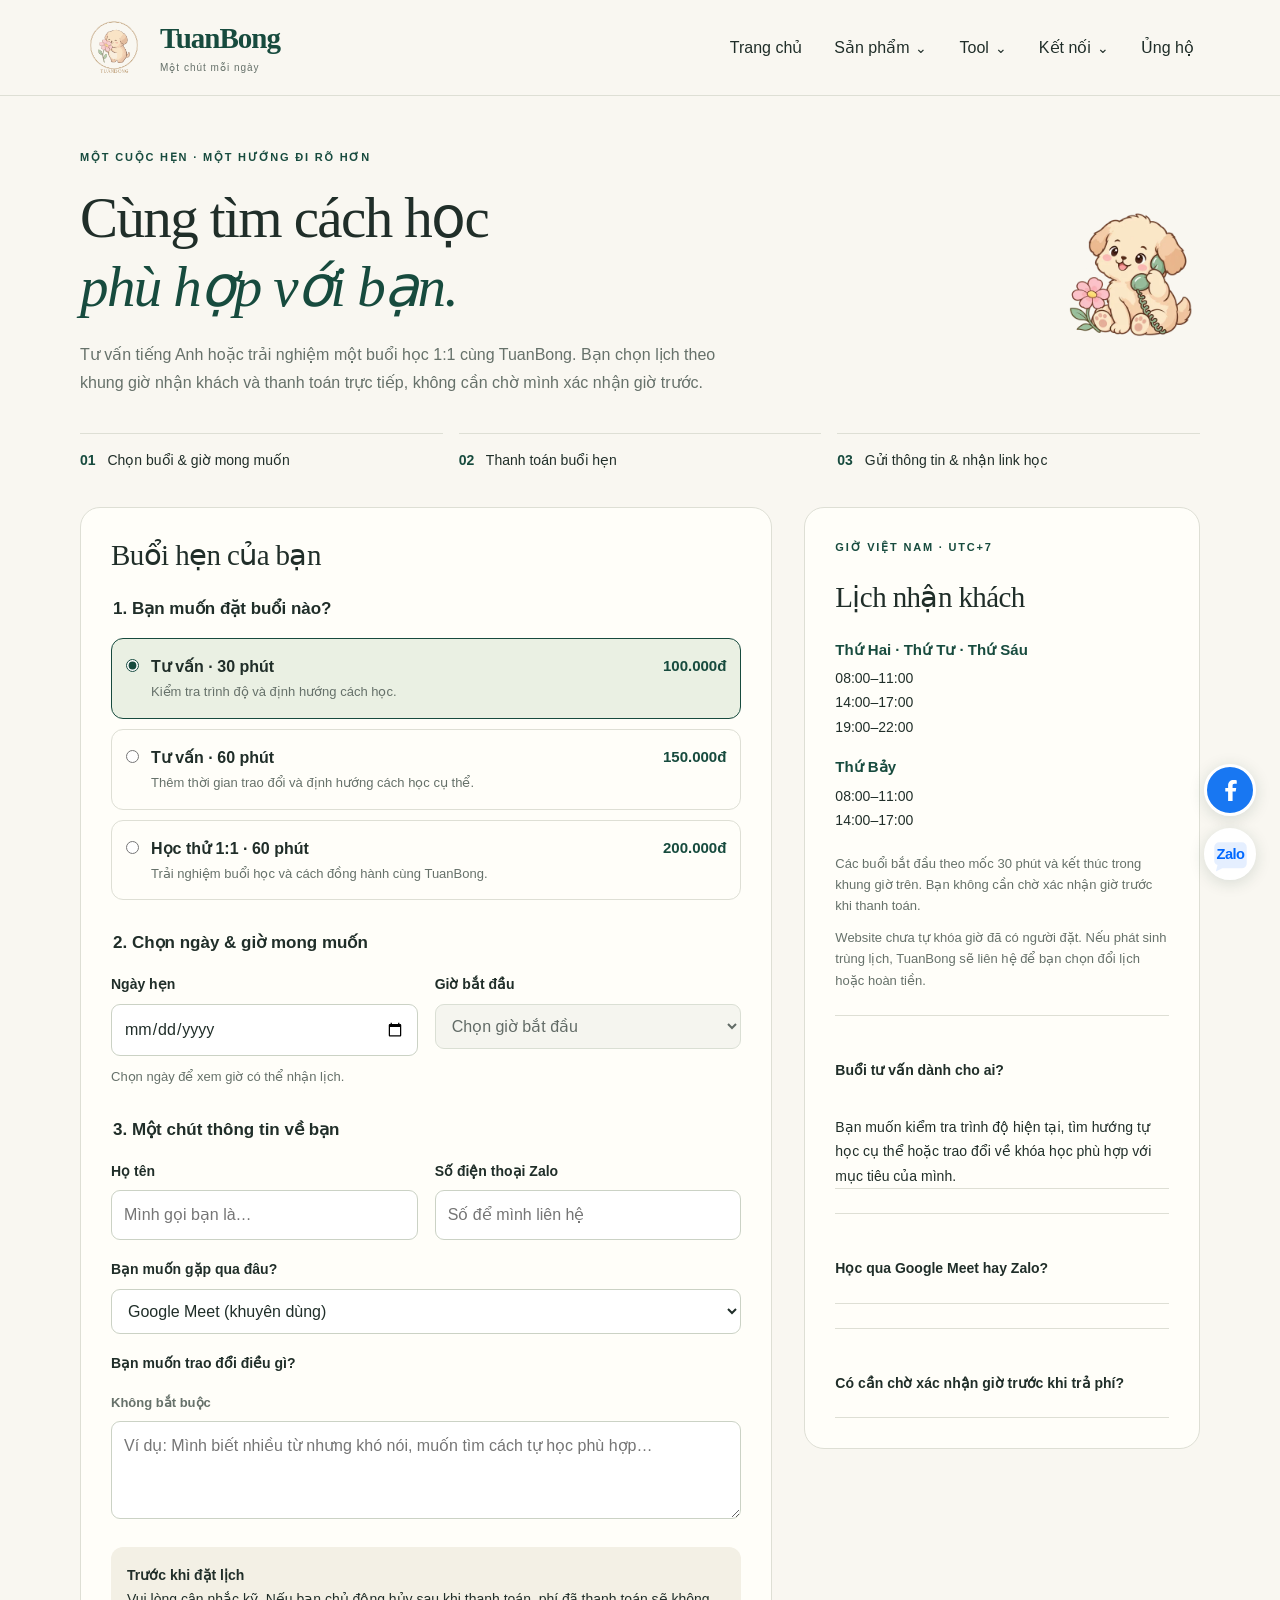
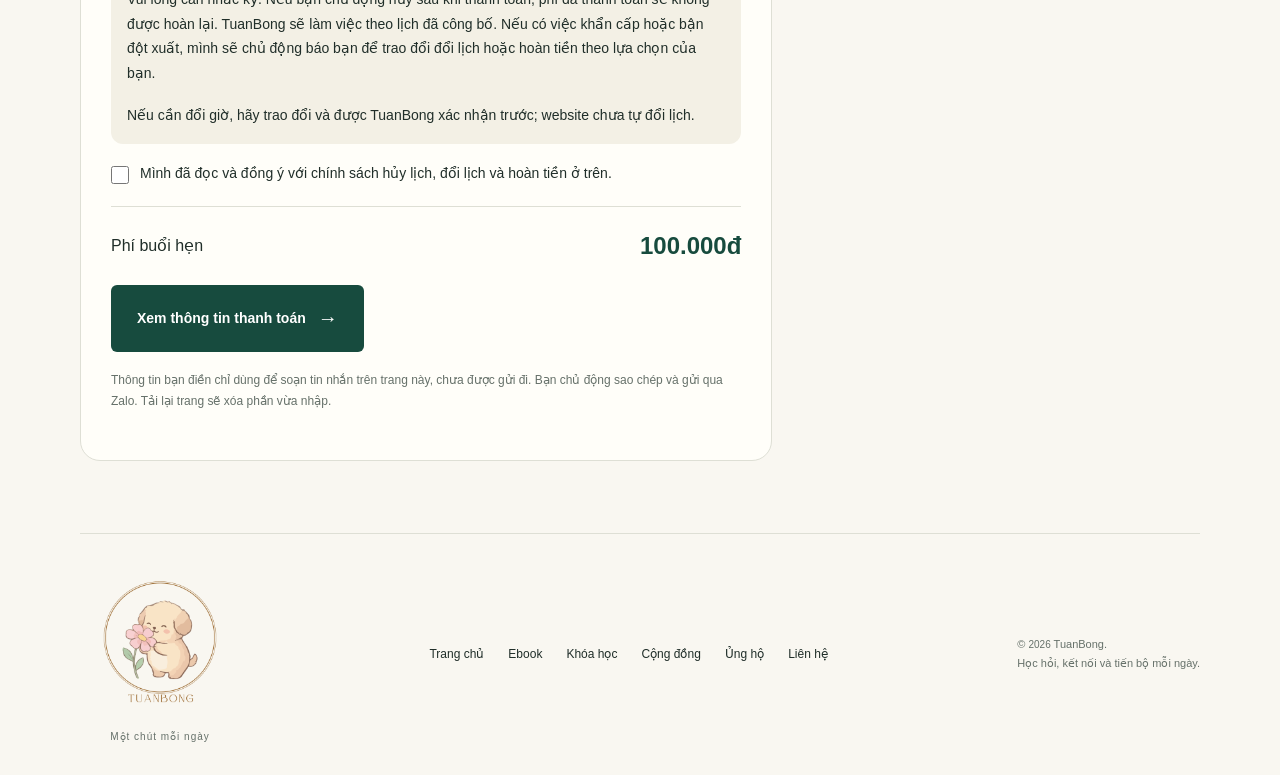
==== commit 9551aed1: "Allow direct consultation payment without prior schedule confirmation" ====
--- a/booking/index.html
+++ b/booking/index.html
@@ -5,18 +5,18 @@
     <meta name="viewport" content="width=device-width, initial-scale=1" />
     <meta
       name="description"
-      content="Đặt lịch tư vấn tiếng Anh, kiểm tra trình độ, định hướng cách học hoặc học thử 1:1 cùng TuanBong. Xác nhận lịch qua Zalo trước khi thanh toán."
+      content="Đặt lịch tư vấn tiếng Anh, kiểm tra trình độ, định hướng cách học hoặc học thử 1:1 cùng TuanBong. Chọn lịch theo giờ nhận khách và thanh toán trực tiếp."
     />
     <meta name="theme-color" content="#174b3e" />
     <meta property="og:type" content="website" />
     <meta property="og:title" content="Đặt lịch tư vấn &amp; học thử | TuanBong" />
-    <meta property="og:description" content="Tư vấn 30–60 phút hoặc học thử 1:1. Xác nhận lịch qua Zalo trước khi thanh toán." />
+    <meta property="og:description" content="Tư vấn 30–60 phút hoặc học thử 1:1. Chọn lịch theo giờ nhận khách và thanh toán trực tiếp." />
     <title>Đặt lịch tư vấn &amp; học thử | TuanBong</title>
     <link rel="icon" type="image/png" href="../assets/tuanbong-logo.png" />
     <link rel="stylesheet" href="../styles.css?v=20261027-contact-1" />
     <script src="../script.js?v=20261027-contact-1" defer></script>
   <link rel="stylesheet" href="./booking.css?v=20261027-1">
-<script src="./booking.js?v=20261027-1" defer></script>
+<script src="./booking.js?v=20261027-2" defer></script>
 </head>
   <body data-page="booking">
     <a class="skip-link" href="#main">Đến nội dung chính</a>
@@ -37,10 +37,10 @@
     </header>
     <main id="main" class="bk-page">
 <section class="container bk-hero" aria-labelledby="booking-title">
-<div><p class="eyebrow">MỘT CUỘC HẸN · MỘT HƯỚNG ĐI RÕ HƠN</p><h1 id="booking-title">Cùng tìm cách học<br><em>phù hợp với bạn.</em></h1><p>Tư vấn tiếng Anh hoặc trải nghiệm một buổi học 1:1 cùng TuanBong. Bạn chọn giờ mong muốn, mình kiểm tra lịch trước khi bạn thanh toán.</p></div>
+<div><p class="eyebrow">MỘT CUỘC HẸN · MỘT HƯỚNG ĐI RÕ HƠN</p><h1 id="booking-title">Cùng tìm cách học<br><em>phù hợp với bạn.</em></h1><p>Tư vấn tiếng Anh hoặc trải nghiệm một buổi học 1:1 cùng TuanBong. Bạn chọn lịch theo khung giờ nhận khách và thanh toán trực tiếp, không cần chờ mình xác nhận giờ trước.</p></div>
 <img src="../assets/mascots/connecting.webp" width="360" height="360" alt="" aria-hidden="true">
 </section>
-<div class="container bk-flow" aria-label="Các bước đặt lịch"><div><b>01</b> Chọn buổi &amp; giờ mong muốn</div><div><b>02</b> Nhắn Zalo, xác nhận còn chỗ</div><div><b>03</b> Thanh toán &amp; nhận lịch hẹn</div></div>
+<div class="container bk-flow" aria-label="Các bước đặt lịch"><div><b>01</b> Chọn buổi &amp; giờ mong muốn</div><div><b>02</b> Thanh toán buổi hẹn</div><div><b>03</b> Gửi thông tin &amp; nhận link học</div></div>
 <div class="container bk-layout">
 <div>
 <form id="booking-form" class="bk-card">
@@ -53,7 +53,7 @@
 </div></fieldset>
 <fieldset><legend>2. Chọn ngày &amp; giờ mong muốn</legend>
 <div class="bk-fields"><label class="bk-field" for="booking-date">Ngày hẹn<input id="booking-date" name="date" type="date" required aria-describedby="time-note"></label><label class="bk-field" for="booking-time">Giờ bắt đầu<select id="booking-time" name="time" required disabled aria-describedby="time-note"><option value="">Chọn ngày trước nhé</option></select></label></div>
-<p class="bk-note" id="time-note">Giờ Việt Nam (UTC+7). Lịch thực tế được xác nhận qua Zalo.</p>
+<p class="bk-note" id="time-note">Giờ Việt Nam (UTC+7). Bạn có thể chọn lịch và thanh toán trực tiếp.</p>
 </fieldset>
 <fieldset><legend>3. Một chút thông tin về bạn</legend>
 <div class="bk-fields">
@@ -62,40 +62,38 @@
 <label class="bk-field wide" for="booking-platform">Bạn muốn gặp qua đâu?<select id="booking-platform" name="platform"><option>Google Meet (khuyên dùng)</option><option>Zalo</option></select></label>
 <label class="bk-field wide" for="booking-goal">Bạn muốn trao đổi điều gì? <span class="bk-note">Không bắt buộc</span><textarea id="booking-goal" name="goal" rows="3" maxlength="1500" placeholder="Ví dụ: Mình biết nhiều từ nhưng khó nói, muốn tìm cách tự học phù hợp…"></textarea></label>
 </div></fieldset>
-<div class="bk-policy"><strong>Trước khi đặt lịch</strong><p>Vui lòng cân nhắc kỹ. Nếu bạn chủ động hủy sau khi thanh toán, phí đã thanh toán sẽ không được hoàn lại. Nếu TuanBong không thể thực hiện buổi hẹn, bạn được chọn đổi lịch hoặc hoàn tiền.</p><p>Nếu cần đổi giờ, hãy trao đổi và được TuanBong xác nhận trước; website chưa tự đổi lịch.</p></div>
-<label class="bk-check"><input type="checkbox" name="policy" required><span>Mình đã đọc chính sách hủy lịch và hiểu rằng cần được xác nhận còn chỗ trước khi thanh toán.</span></label>
+<div class="bk-policy"><strong>Trước khi đặt lịch</strong><p>Vui lòng cân nhắc kỹ. Nếu bạn chủ động hủy sau khi thanh toán, phí đã thanh toán sẽ không được hoàn lại. TuanBong sẽ làm việc theo lịch đã công bố. Nếu có việc khẩn cấp hoặc bận đột xuất, mình sẽ chủ động báo bạn để trao đổi đổi lịch hoặc hoàn tiền theo lựa chọn của bạn.</p><p>Nếu cần đổi giờ, hãy trao đổi và được TuanBong xác nhận trước; website chưa tự đổi lịch.</p></div>
+<label class="bk-check"><input type="checkbox" name="policy" required><span>Mình đã đọc và đồng ý với chính sách hủy lịch, đổi lịch và hoàn tiền ở trên.</span></label>
 <div class="bk-total"><span>Phí buổi hẹn</span><strong id="selected-price">100.000đ</strong></div>
-<div class="bk-actions"><button class="button" id="booking-submit" type="submit" disabled>Tạo nội dung đặt lịch <span aria-hidden="true">→</span></button></div>
+<div class="bk-actions"><button class="button" id="booking-submit" type="submit" disabled>Xem thông tin thanh toán <span aria-hidden="true">→</span></button></div>
 <p id="booking-error" class="bk-error" role="alert"></p>
 <p class="bk-privacy">Thông tin bạn điền chỉ dùng để soạn tin nhắn trên trang này, chưa được gửi đi. Bạn chủ động sao chép và gửi qua Zalo. Tải lại trang sẽ xóa phần vừa nhập.</p>
 <noscript><p>Bạn cần bật JavaScript để chọn lịch, hoặc nhắn Zalo <a href="https://zalo.me/0332441322">0332441322</a> để được hỗ trợ đặt lịch.</p></noscript>
 </form>
 <section class="bk-card bk-result" id="booking-result" hidden aria-labelledby="result-title">
-<span class="bk-state">Nội dung đã soạn · Chưa gửi</span><h2 id="result-title" tabindex="-1">Gửi yêu cầu qua Zalo nhé</h2>
-<p>Sao chép nội dung dưới đây, mở Zalo rồi dán và gửi cho TuanBong. Đây là yêu cầu đặt lịch, <strong>chưa giữ chỗ và chưa xác nhận buổi hẹn.</strong></p>
-<label class="bk-field" for="request-text">Nội dung để gửi<textarea id="request-text" readonly spellcheck="false"></textarea></label>
-<div class="bk-actions"><button class="button" type="button" id="copy-request">1. Sao chép nội dung</button><a class="button bk-secondary" href="https://zalo.me/0332441322" target="_blank" rel="noopener noreferrer">2. Mở Zalo ↗</a></div>
-<p class="bk-status" id="request-copy-status" role="status" aria-live="polite"></p>
-<p class="bk-note">Không mở được liên kết? Tìm số 0332441322 trong Zalo. Hãy giữ lại nội dung và mã tham chiếu để đối chiếu sau này.</p>
-<label class="bk-check"><input type="checkbox" id="schedule-confirmed"><span><strong>TuanBong đã xác nhận còn chỗ qua Zalo</strong> cho đúng ngày, giờ và buổi học mình chọn. Mình muốn xem thông tin thanh toán.</span></label>
+<span class="bk-state">Thông tin đã tạo · Chưa gửi</span><h2 id="result-title" tabindex="-1">Thanh toán buổi hẹn</h2>
+<p>Bạn có thể thanh toán theo lịch đã chọn, không cần chờ TuanBong xác nhận giờ trước. Sau khi chuyển khoản, gửi thông tin và ảnh giao dịch qua Zalo để mình đối chiếu và gửi link học.</p>
 <div class="bk-payment" id="booking-payment" hidden>
-<h3>Thanh toán để chốt buổi hẹn</h3><p class="bk-note" id="payment-slot"></p>
-<p>Chỉ chuyển tiền sau khi bạn đã nhận được xác nhận còn chỗ qua Zalo. Ô tích ở trên là xác nhận của bạn, website không tự kiểm tra lịch hoặc giao dịch.</p>
+<h3>Thông tin chuyển khoản</h3><p class="bk-note" id="payment-slot"></p>
 <div class="bk-bank"><img src="../assets/mb-bank-qr.jpg" width="1080" height="2267" alt="QR chuyển khoản MB Bank, ALANG MINH TUAN, tài khoản 0332441322" loading="lazy"><dl>
 <div><dt>Ngân hàng</dt><dd>MB Bank</dd></div><div><dt>Chủ tài khoản</dt><dd>ALANG MINH TUAN</dd></div><div><dt>Số tài khoản</dt><dd>0332441322</dd></div><div><dt>Số tiền cần chuyển</dt><dd id="payment-amount-booking"></dd></div><div><dt>Nội dung chuyển khoản</dt><dd><code id="payment-code-booking"></code></dd></div>
 </dl></div>
 <div class="bk-actions"><button type="button" id="copy-bank-account" class="button bk-secondary">Sao chép số tài khoản</button><button type="button" id="copy-payment-code" class="button bk-secondary">Sao chép mã chuyển khoản</button></div>
 <p class="bk-status" id="payment-copy-status" role="status" aria-live="polite"></p>
 <p class="bk-note">QR dùng chung tài khoản nhận tiền. Bạn cần nhập đúng số tiền và mã chuyển khoản đang hiển thị; kiểm tra lại thông tin người nhận trước khi xác nhận giao dịch.</p>
-<p><strong>Sau khi chuyển khoản:</strong> gửi ảnh giao dịch cùng mã tham chiếu trong cuộc trò chuyện Zalo. TuanBong kiểm tra tiền vào, chốt lịch và gửi link Google Meet hoặc hướng dẫn gọi Zalo trước buổi hẹn.</p>
-<a class="button" href="https://zalo.me/0332441322" target="_blank" rel="noopener noreferrer">Mở Zalo để gửi giao dịch ↗</a>
-<p class="bk-note">Website không tự gửi yêu cầu, giữ chỗ, xác nhận thanh toán hay tạo link Google Meet.</p>
+
+<p><strong>Sau khi chuyển khoản:</strong> sao chép nội dung bên dưới, mở Zalo rồi dán, gửi kèm ảnh giao dịch thành công. Hãy giữ lại nội dung và mã tham chiếu để đối chiếu. TuanBong sẽ kiểm tra tiền vào và gửi link Google Meet hoặc hướng dẫn gọi Zalo trước buổi hẹn.</p>
+<label class="bk-field" for="request-text">Thông tin đặt lịch để gửi<textarea id="request-text" readonly spellcheck="false"></textarea></label>
+<div class="bk-actions"><button class="button" type="button" id="copy-request">1. Sao chép thông tin đặt lịch</button><a class="button bk-secondary" href="https://zalo.me/0332441322" target="_blank" rel="noopener noreferrer">2. Mở Zalo gửi thông tin ↗</a></div>
+<p class="bk-status" id="request-copy-status" role="status" aria-live="polite"></p>
+<p class="bk-note">Không mở được liên kết? Tìm số 0332441322 trong Zalo. Tạo thông tin trên trang chưa tự gửi đăng ký hoặc xác nhận thanh toán; bạn cần gửi tin nhắn để TuanBong biết lịch hẹn.</p>
+<p class="bk-note">Nếu có việc khẩn cấp hoặc bận đột xuất, TuanBong sẽ báo lại để bạn chọn đổi lịch hoặc hoàn tiền. Website chưa tự khóa giờ đã có người đặt; nếu phát sinh trùng lịch, bạn cũng được chọn đổi lịch hoặc hoàn tiền.</p>
 </div></section>
 </div>
-<aside class="bk-card" aria-labelledby="schedule-title"><p class="eyebrow">GIỜ VIỆT NAM · UTC+7</p><h2 id="schedule-title">Lịch nhận khách</h2><dl class="bk-schedule"><div><dt>Thứ Hai · Thứ Tư · Thứ Sáu</dt><dd>08:00–11:00<br>14:00–17:00<br>19:00–22:00</dd></div><div><dt>Thứ Bảy</dt><dd>08:00–11:00<br>14:00–17:00</dd></div></dl><p class="bk-note">Các buổi bắt đầu theo mốc 30 phút và kết thúc trong khung giờ trên. Giờ hiển thị chưa phản ánh các lịch đã có người đặt.</p>
+<aside class="bk-card" aria-labelledby="schedule-title"><p class="eyebrow">GIỜ VIỆT NAM · UTC+7</p><h2 id="schedule-title">Lịch nhận khách</h2><dl class="bk-schedule"><div><dt>Thứ Hai · Thứ Tư · Thứ Sáu</dt><dd>08:00–11:00<br>14:00–17:00<br>19:00–22:00</dd></div><div><dt>Thứ Bảy</dt><dd>08:00–11:00<br>14:00–17:00</dd></div></dl><p class="bk-note">Các buổi bắt đầu theo mốc 30 phút và kết thúc trong khung giờ trên. Bạn không cần chờ xác nhận giờ trước khi thanh toán.</p><p class="bk-note">Website chưa tự khóa giờ đã có người đặt. Nếu phát sinh trùng lịch, TuanBong sẽ liên hệ để bạn chọn đổi lịch hoặc hoàn tiền.</p>
 <details class="bk-help" open><summary>Buổi tư vấn dành cho ai?</summary><p>Bạn muốn kiểm tra trình độ hiện tại, tìm hướng tự học cụ thể hoặc trao đổi về khóa học phù hợp với mục tiêu của mình.</p></details>
-<details class="bk-help"><summary>Học qua Google Meet hay Zalo?</summary><p>Google Meet được ưu tiên khi cần chia sẻ màn hình hoặc cùng xem tài liệu. Zalo phù hợp nếu bạn muốn gọi trực tiếp qua ứng dụng quen thuộc. Link và cách tham gia được gửi qua Zalo sau khi chốt lịch.</p></details>
-<details class="bk-help"><summary>Làm sao biết mình đã đặt lịch xong?</summary><p>Buổi hẹn chỉ được chốt khi TuanBong kiểm tra thanh toán và gửi xác nhận qua Zalo. Tạo nội dung trên trang hoặc tích ô xác nhận không tự đặt lịch.</p></details>
+<details class="bk-help"><summary>Học qua Google Meet hay Zalo?</summary><p>Google Meet được ưu tiên khi cần chia sẻ màn hình hoặc cùng xem tài liệu. Zalo phù hợp nếu bạn muốn gọi trực tiếp qua ứng dụng quen thuộc. Sau khi nhận được thông tin đặt lịch và kiểm tra thanh toán, TuanBong gửi link và cách tham gia qua Zalo.</p></details>
+<details class="bk-help"><summary>Có cần chờ xác nhận giờ trước khi trả phí?</summary><p>Không. Bạn chọn lịch theo giờ nhận khách rồi thanh toán ngay. Sau đó, gửi thông tin đặt lịch và ảnh giao dịch qua Zalo để TuanBong đối chiếu tiền vào và gửi link buổi hẹn. Website không tự gửi thông tin hoặc kiểm tra giao dịch ngân hàng.</p></details>
 </aside>
 </div></main>
     <footer class="container footer">
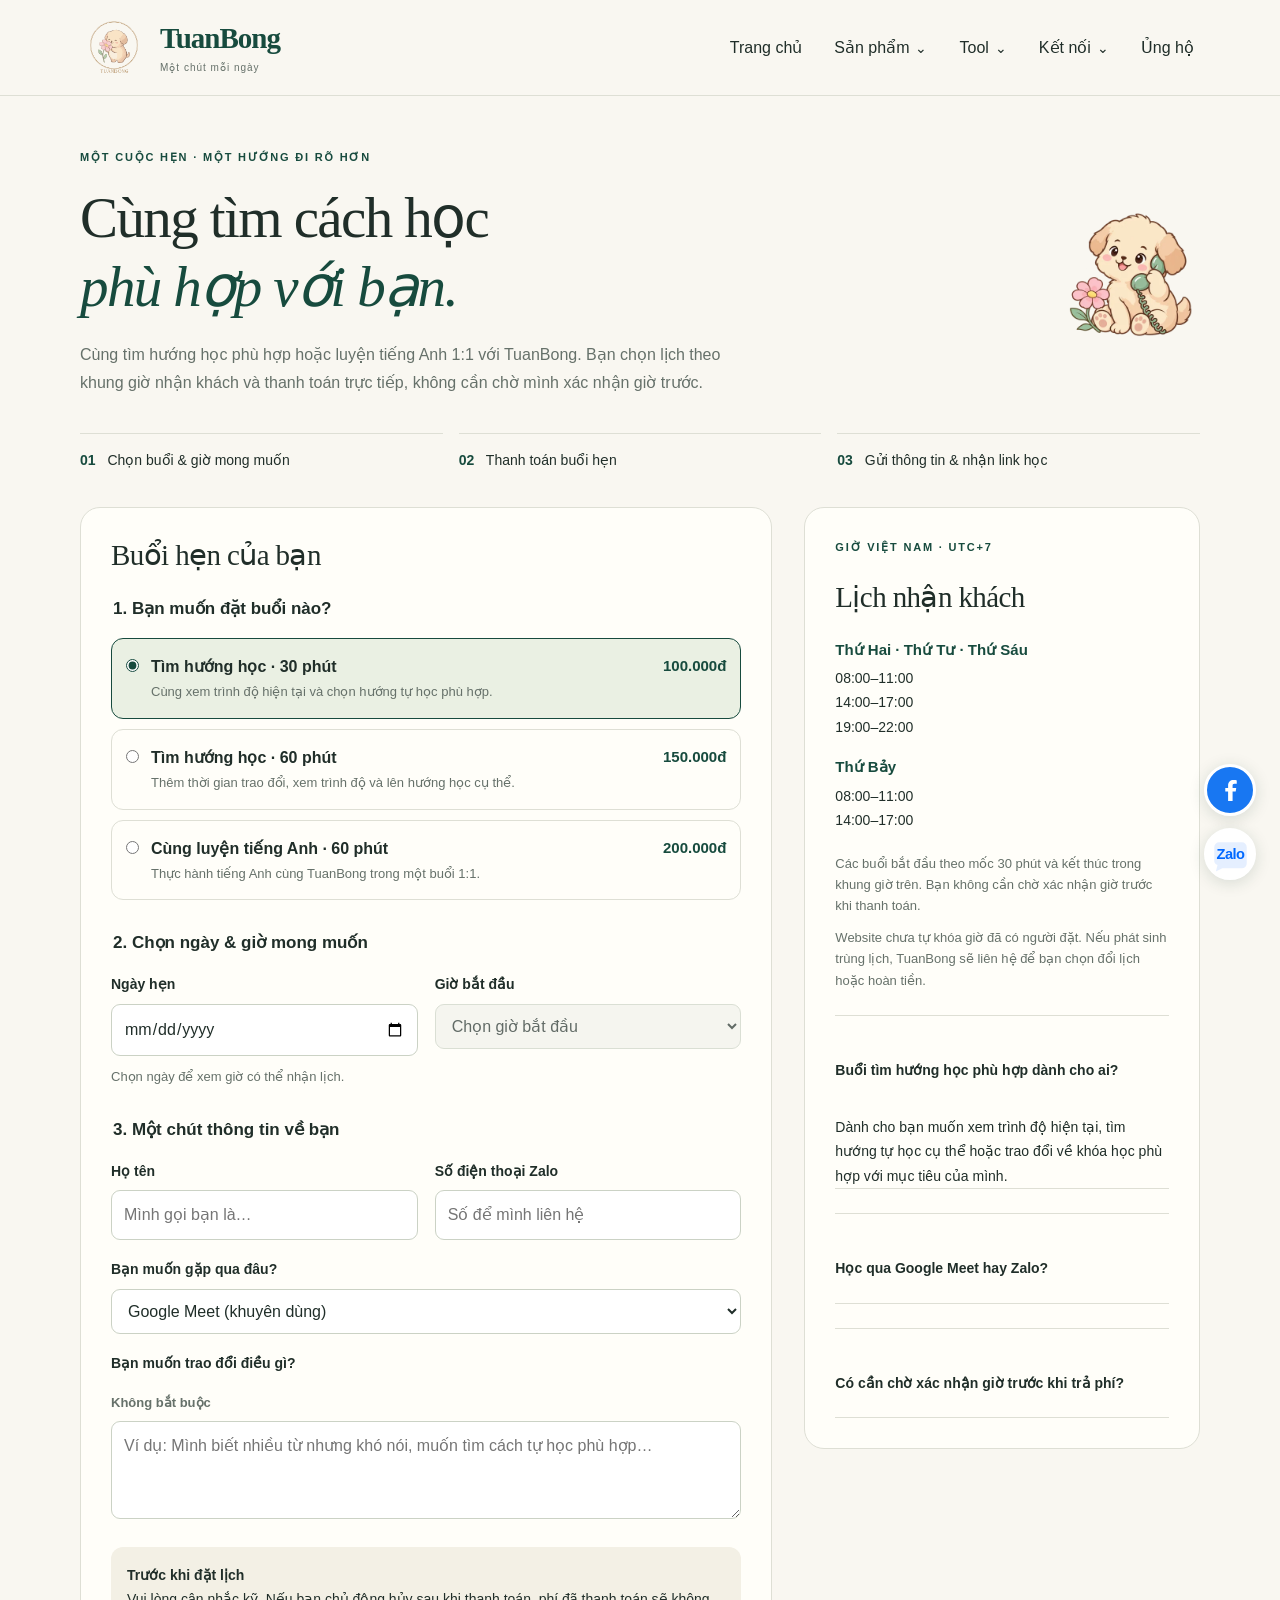
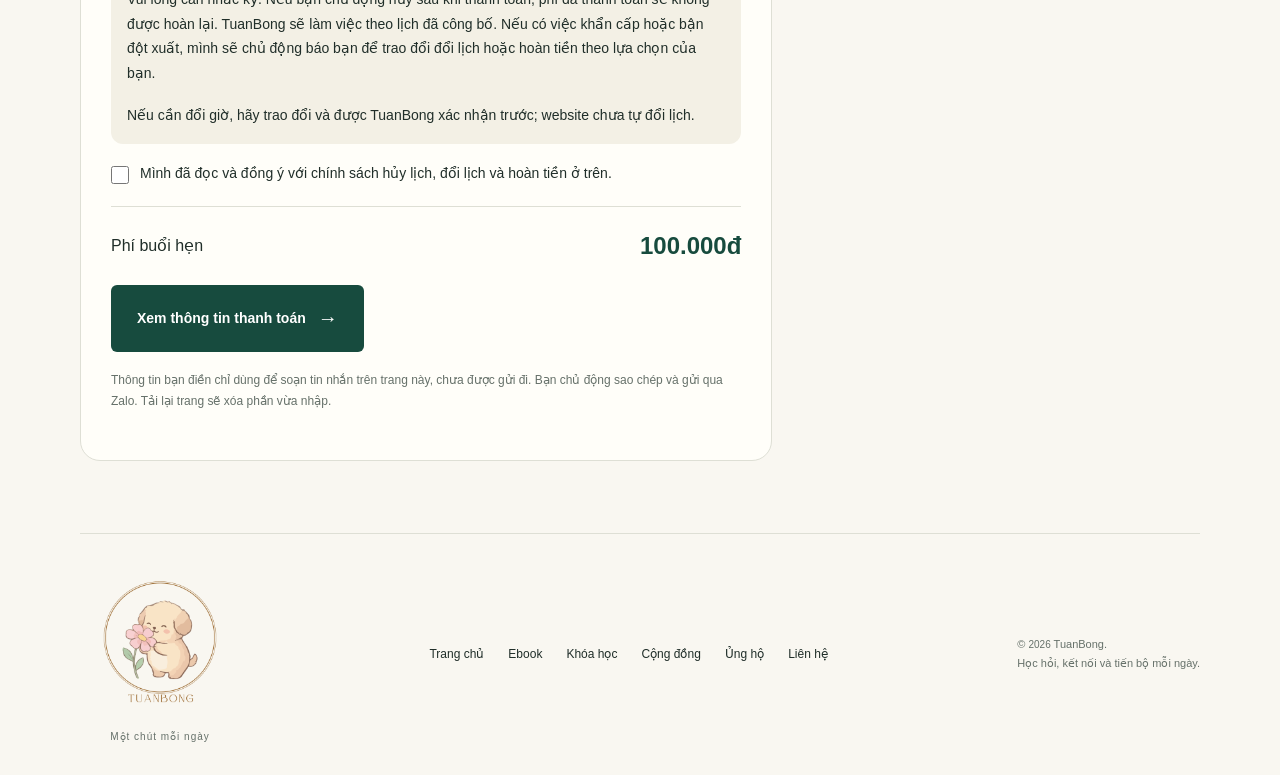
==== commit 4209cab3: "Rename booking menu and session options" ====
--- a/booking/index.html
+++ b/booking/index.html
@@ -5,13 +5,13 @@
     <meta name="viewport" content="width=device-width, initial-scale=1" />
     <meta
       name="description"
-      content="Đặt lịch tư vấn tiếng Anh, kiểm tra trình độ, định hướng cách học hoặc học thử 1:1 cùng TuanBong. Chọn lịch theo giờ nhận khách và thanh toán trực tiếp."
+      content="Cùng tìm hướng học tiếng Anh phù hợp hoặc luyện tiếng Anh 1:1 với TuanBong. Chọn lịch theo giờ nhận khách và thanh toán trực tiếp."
     />
     <meta name="theme-color" content="#174b3e" />
     <meta property="og:type" content="website" />
-    <meta property="og:title" content="Đặt lịch tư vấn &amp; học thử | TuanBong" />
-    <meta property="og:description" content="Tư vấn 30–60 phút hoặc học thử 1:1. Chọn lịch theo giờ nhận khách và thanh toán trực tiếp." />
-    <title>Đặt lịch tư vấn &amp; học thử | TuanBong</title>
+    <meta property="og:title" content="Đặt lịch cùng TuanBong | Một chút mỗi ngày" />
+    <meta property="og:description" content="Cùng tìm hướng học phù hợp hoặc luyện tiếng Anh 1:1. Chọn lịch và thanh toán trực tiếp." />
+    <title>Đặt lịch cùng TuanBong | Một chút mỗi ngày</title>
     <link rel="icon" type="image/png" href="../assets/tuanbong-logo.png" />
     <link rel="stylesheet" href="../styles.css?v=20261027-contact-1" />
     <script src="../script.js?v=20261027-contact-1" defer></script>
@@ -30,14 +30,14 @@
           <a href="../">Trang chủ</a>
           <details class="nav-dropdown"><summary>Sản phẩm <span aria-hidden="true">⌄</span></summary><div class="nav-submenu"><a href="../ebook/">Ebook</a><a href="../courses/">Khóa học</a></div></details>
           <details class="nav-dropdown"><summary>Tool <span aria-hidden="true">⌄</span></summary><div class="nav-submenu"><a href="../speak-lab/">TuanBong Speak Lab</a><a href="../youtube/">TuanBong YouTube</a></div></details>
-          <details class="nav-dropdown is-current"><summary>Kết nối <span aria-hidden="true">⌄</span></summary><div class="nav-submenu"><a href="../community/">Cộng đồng</a><a href="../contact/">Liên hệ</a><a href="../booking/" aria-current="page">Đặt lịch tư vấn / học thử</a></div></details>
+          <details class="nav-dropdown is-current"><summary>Kết nối <span aria-hidden="true">⌄</span></summary><div class="nav-submenu"><a href="../community/">Cộng đồng</a><a href="../contact/">Liên hệ</a><a href="../booking/" aria-current="page">Đặt lịch</a></div></details>
           <a href="../donate/">Ủng hộ</a>
         </nav>
       </div>
     </header>
     <main id="main" class="bk-page">
 <section class="container bk-hero" aria-labelledby="booking-title">
-<div><p class="eyebrow">MỘT CUỘC HẸN · MỘT HƯỚNG ĐI RÕ HƠN</p><h1 id="booking-title">Cùng tìm cách học<br><em>phù hợp với bạn.</em></h1><p>Tư vấn tiếng Anh hoặc trải nghiệm một buổi học 1:1 cùng TuanBong. Bạn chọn lịch theo khung giờ nhận khách và thanh toán trực tiếp, không cần chờ mình xác nhận giờ trước.</p></div>
+<div><p class="eyebrow">MỘT CUỘC HẸN · MỘT HƯỚNG ĐI RÕ HƠN</p><h1 id="booking-title">Cùng tìm cách học<br><em>phù hợp với bạn.</em></h1><p>Cùng tìm hướng học phù hợp hoặc luyện tiếng Anh 1:1 với TuanBong. Bạn chọn lịch theo khung giờ nhận khách và thanh toán trực tiếp, không cần chờ mình xác nhận giờ trước.</p></div>
 <img src="../assets/mascots/connecting.webp" width="360" height="360" alt="" aria-hidden="true">
 </section>
 <div class="container bk-flow" aria-label="Các bước đặt lịch"><div><b>01</b> Chọn buổi &amp; giờ mong muốn</div><div><b>02</b> Thanh toán buổi hẹn</div><div><b>03</b> Gửi thông tin &amp; nhận link học</div></div>
@@ -47,9 +47,9 @@
 <h2>Buổi hẹn của bạn</h2>
 <fieldset><legend>1. Bạn muốn đặt buổi nào?</legend>
 <div class="bk-options">
-<label class="bk-option"><input type="radio" name="service" value="consult30" checked><span><strong>Tư vấn · 30 phút</strong><small>Kiểm tra trình độ và định hướng cách học.</small></span><b>100.000đ</b></label>
-<label class="bk-option"><input type="radio" name="service" value="consult60"><span><strong>Tư vấn · 60 phút</strong><small>Thêm thời gian trao đổi và định hướng cách học cụ thể.</small></span><b>150.000đ</b></label>
-<label class="bk-option"><input type="radio" name="service" value="trial60"><span><strong>Học thử 1:1 · 60 phút</strong><small>Trải nghiệm buổi học và cách đồng hành cùng TuanBong.</small></span><b>200.000đ</b></label>
+<label class="bk-option"><input type="radio" name="service" value="consult30" checked><span><strong>Tìm hướng học · 30 phút</strong><small>Cùng xem trình độ hiện tại và chọn hướng tự học phù hợp.</small></span><b>100.000đ</b></label>
+<label class="bk-option"><input type="radio" name="service" value="consult60"><span><strong>Tìm hướng học · 60 phút</strong><small>Thêm thời gian trao đổi, xem trình độ và lên hướng học cụ thể.</small></span><b>150.000đ</b></label>
+<label class="bk-option"><input type="radio" name="service" value="trial60"><span><strong>Cùng luyện tiếng Anh · 60 phút</strong><small>Thực hành tiếng Anh cùng TuanBong trong một buổi 1:1.</small></span><b>200.000đ</b></label>
 </div></fieldset>
 <fieldset><legend>2. Chọn ngày &amp; giờ mong muốn</legend>
 <div class="bk-fields"><label class="bk-field" for="booking-date">Ngày hẹn<input id="booking-date" name="date" type="date" required aria-describedby="time-note"></label><label class="bk-field" for="booking-time">Giờ bắt đầu<select id="booking-time" name="time" required disabled aria-describedby="time-note"><option value="">Chọn ngày trước nhé</option></select></label></div>
@@ -91,7 +91,7 @@
 </div></section>
 </div>
 <aside class="bk-card" aria-labelledby="schedule-title"><p class="eyebrow">GIỜ VIỆT NAM · UTC+7</p><h2 id="schedule-title">Lịch nhận khách</h2><dl class="bk-schedule"><div><dt>Thứ Hai · Thứ Tư · Thứ Sáu</dt><dd>08:00–11:00<br>14:00–17:00<br>19:00–22:00</dd></div><div><dt>Thứ Bảy</dt><dd>08:00–11:00<br>14:00–17:00</dd></div></dl><p class="bk-note">Các buổi bắt đầu theo mốc 30 phút và kết thúc trong khung giờ trên. Bạn không cần chờ xác nhận giờ trước khi thanh toán.</p><p class="bk-note">Website chưa tự khóa giờ đã có người đặt. Nếu phát sinh trùng lịch, TuanBong sẽ liên hệ để bạn chọn đổi lịch hoặc hoàn tiền.</p>
-<details class="bk-help" open><summary>Buổi tư vấn dành cho ai?</summary><p>Bạn muốn kiểm tra trình độ hiện tại, tìm hướng tự học cụ thể hoặc trao đổi về khóa học phù hợp với mục tiêu của mình.</p></details>
+<details class="bk-help" open><summary>Buổi tìm hướng học phù hợp dành cho ai?</summary><p>Dành cho bạn muốn xem trình độ hiện tại, tìm hướng tự học cụ thể hoặc trao đổi về khóa học phù hợp với mục tiêu của mình.</p></details>
 <details class="bk-help"><summary>Học qua Google Meet hay Zalo?</summary><p>Google Meet được ưu tiên khi cần chia sẻ màn hình hoặc cùng xem tài liệu. Zalo phù hợp nếu bạn muốn gọi trực tiếp qua ứng dụng quen thuộc. Sau khi nhận được thông tin đặt lịch và kiểm tra thanh toán, TuanBong gửi link và cách tham gia qua Zalo.</p></details>
 <details class="bk-help"><summary>Có cần chờ xác nhận giờ trước khi trả phí?</summary><p>Không. Bạn chọn lịch theo giờ nhận khách rồi thanh toán ngay. Sau đó, gửi thông tin đặt lịch và ảnh giao dịch qua Zalo để TuanBong đối chiếu tiền vào và gửi link buổi hẹn. Website không tự gửi thông tin hoặc kiểm tra giao dịch ngân hàng.</p></details>
 </aside>
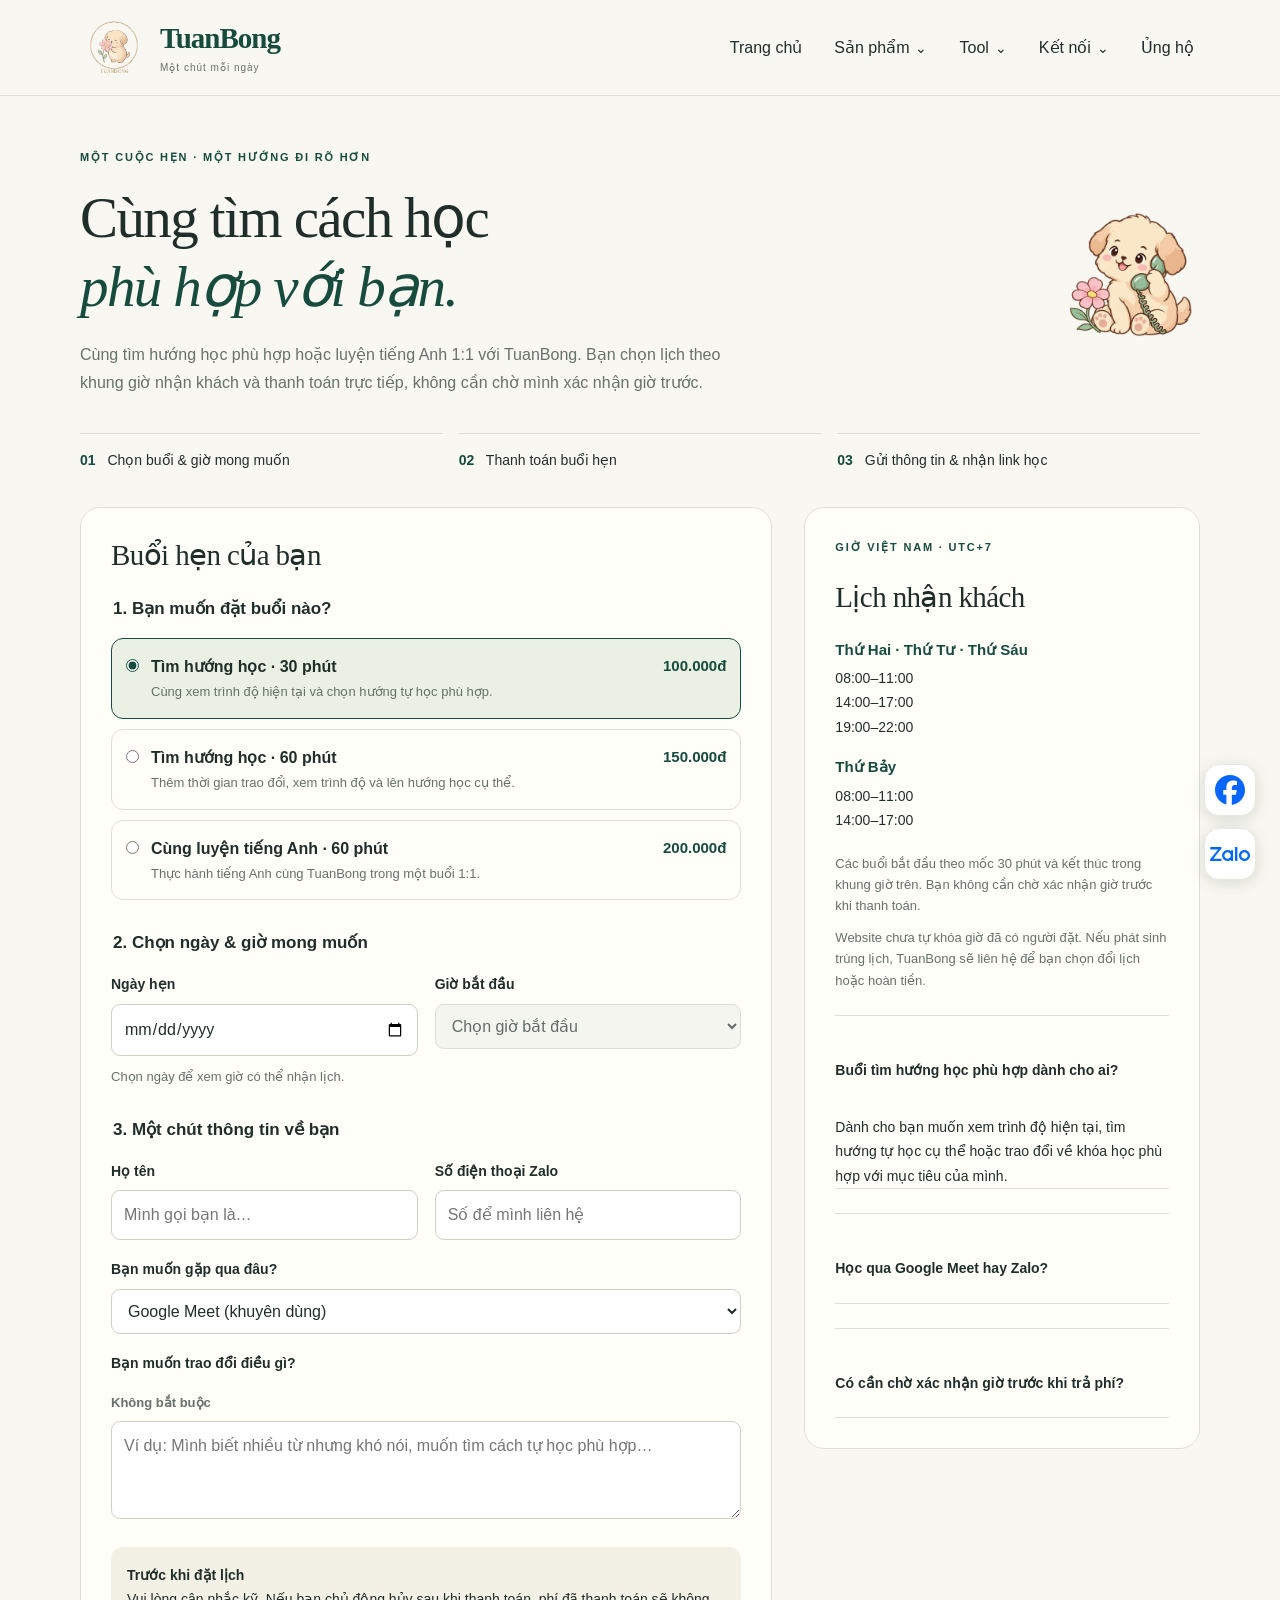
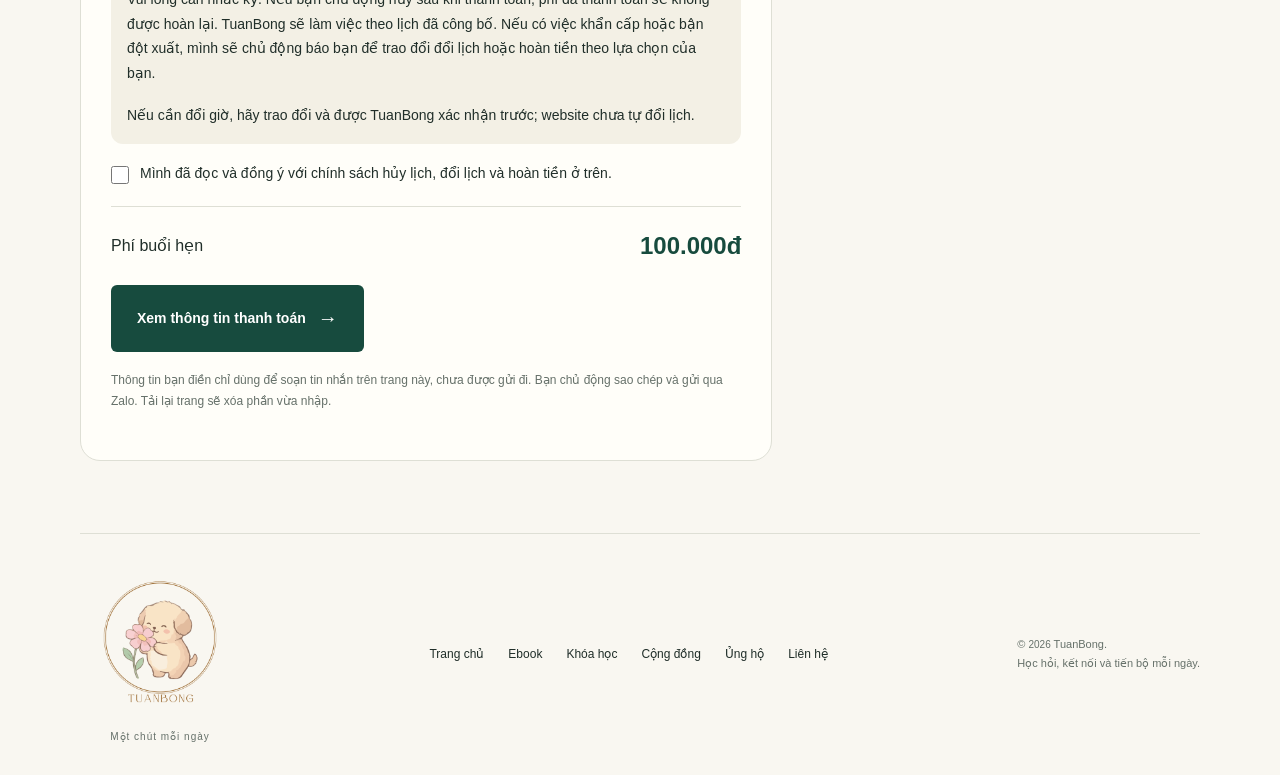
==== commit dba876fb: "Match floating Facebook and Zalo icons to contact page brand marks" ====
--- a/booking/index.html
+++ b/booking/index.html
@@ -3,6 +3,7 @@
   <head>
     <meta charset="utf-8" />
     <meta name="viewport" content="width=device-width, initial-scale=1" />
+    <script src="../device-layout.js?v=20261028-1"></script>
     <meta
       name="description"
       content="Cùng tìm hướng học tiếng Anh phù hợp hoặc luyện tiếng Anh 1:1 với TuanBong. Chọn lịch theo giờ nhận khách và thanh toán trực tiếp."
@@ -13,8 +14,8 @@
     <meta property="og:description" content="Cùng tìm hướng học phù hợp hoặc luyện tiếng Anh 1:1. Chọn lịch và thanh toán trực tiếp." />
     <title>Đặt lịch cùng TuanBong | Một chút mỗi ngày</title>
     <link rel="icon" type="image/png" href="../assets/tuanbong-logo.png" />
-    <link rel="stylesheet" href="../styles.css?v=20261027-contact-1" />
-    <script src="../script.js?v=20261027-contact-1" defer></script>
+    <link rel="stylesheet" href="../styles.css?v=20261031-contact-icons-1" />
+    <script src="../script.js?v=20261031-contact-icons-1" defer></script>
   <link rel="stylesheet" href="./booking.css?v=20261027-1">
 <script src="./booking.js?v=20261027-2" defer></script>
 </head>
--- a/styles.css
+++ b/styles.css
@@ -2236,13 +2236,14 @@
 }
 .tb-contact-link{
  position:relative;display:flex;align-items:center;justify-content:center;
- width:52px;height:52px;flex:none;border:3px solid #fff;border-radius:50%;
+ width:52px;height:52px;flex:none;border:1px solid #e5e9df;border-radius:15px;background:#fff;
  box-shadow:0 3px 16px #173d3226;text-decoration:none;
  transition:box-shadow .15s,transform .15s
 }
-.tb-contact-facebook{background:#1877f2;color:#fff}
+.tb-contact-facebook{color:#0866ff}
 .tb-contact-zalo{background:#fff;color:#0068ff}
-.tb-contact-link>svg{display:block;flex:none}
+.tb-contact-link>svg{display:block;flex:none;width:30px;height:30px}
+.tb-contact-zalo>svg{width:40px;height:40px}
 .tb-contact-link:hover{transform:translateY(-2px);box-shadow:0 5px 20px #173d3233}
 .tb-contact-link:focus-visible{outline:3px solid #aa7529;outline-offset:4px}
 .tb-contact-tooltip{
@@ -2260,9 +2261,57 @@
   width:44px;right:10px;bottom:16px;
   bottom:calc(14px + env(safe-area-inset-bottom,0px));gap:9px
  }
- .tb-contact-link{width:44px;height:44px;border-width:2px;box-shadow:0 2px 10px #173d3221}
- .tb-contact-facebook>svg{width:22px;height:22px}
- .tb-contact-zalo>svg{width:35px;height:35px}
+ .tb-contact-link{width:44px;height:44px;border-radius:13px;box-shadow:0 2px 10px #173d3221}
+ .tb-contact-facebook>svg{width:26px;height:26px}
+ .tb-contact-zalo>svg{width:34px;height:34px}
  .tb-contact-tooltip{display:none}
 }
 @media(prefers-reduced-motion:reduce){.tb-contact-link{transition:none}}
+
+/* Android phones use different fallback fonts and available text widths.
+   Keep iOS styles intact and retain pinch zoom and accessibility text scaling. */
+@media (max-width: 700px) {
+  html.android-phone body { font-size: 15px; line-height: 1.7; }
+  .android-phone .container { width: calc(100% - 32px); }
+  .android-phone .contact-hero h1,
+  .android-phone .donate-hero h1,
+  .android-phone .page-intro h1 {
+    font-size: clamp(28px, 7.5vw, 34px);
+    line-height: 1.25; letter-spacing: -.9px; text-wrap: balance;
+  }
+  .android-phone .contact-hero, .android-phone .donate-hero { padding-block: 36px 30px; }
+  .android-phone .contact-lead, .android-phone .donate-intro { font-size: 15px; line-height: 1.75; }
+  .android-phone .gentle-callout { padding: 22px 20px; gap: 24px; }
+  .android-phone .gentle-callout h2,
+  .android-phone .contact-section-head h2,
+  .android-phone .donate-bank-side h2,
+  .android-phone .course-card h2,
+  .android-phone .community-channels h2 {
+    font-size: clamp(26px, 7vw, 31px);
+    line-height: 1.25; letter-spacing: -.8px; text-wrap: balance;
+  }
+  .android-phone .gentle-callout p:not(.eyebrow) { font-size: 15px; line-height: 1.75; }
+  .android-phone .gentle-callout .eyebrow { font-size: 10px; letter-spacing: 1.2px; margin-bottom: 18px; }
+  .android-phone .gentle-callout .button { max-width: 100%; padding-inline: 16px; gap: 12px; font-size: 13px; }
+  .android-phone .contact-section { padding: 20px 18px; }
+  .android-phone .contact-section-head { gap: 20px; margin-bottom: 26px; }
+  .android-phone .contact-card { padding: 22px 20px; }
+  .android-phone .contact-card h3 { font-size: 29px; }
+  .android-phone .contact-card-kicker { letter-spacing: 1px; }
+  .android-phone .contact-outro, .android-phone .donate-outro { padding-block: 40px; }
+  .android-phone .contact-outro p, .android-phone .donate-outro p {
+    font-size: clamp(17px, 4.4vw, 19px); line-height: 1.65; text-wrap: pretty;
+  }
+  .android-phone .donate-bank-list > div { gap: 6px 10px; }
+  .android-phone .donate-bank-list dd { max-width: 100%; }
+  .android-phone .tb-contact-dock { width: 40px; right: 8px; gap: 8px; }
+  .android-phone .tb-contact-link { width: 40px; height: 40px; }
+  .android-phone .bk-page .bk-hero h1 { font-size: clamp(28px, 7.5vw, 34px); line-height: 1.25; }
+  .android-phone .bk-page .bk-hero img { width: 64px; height: 64px; }
+  .android-phone .bk-page .bk-card { padding: 20px; }
+  .android-phone .bk-page .bk-card h2 { font-size: 27px; }
+  .android-phone .bk-page .bk-option strong { font-size: 15px; }
+}
+@media (max-width: 430px) {
+  .android-phone .bk-page .bk-hero img { display: none; }
+}
